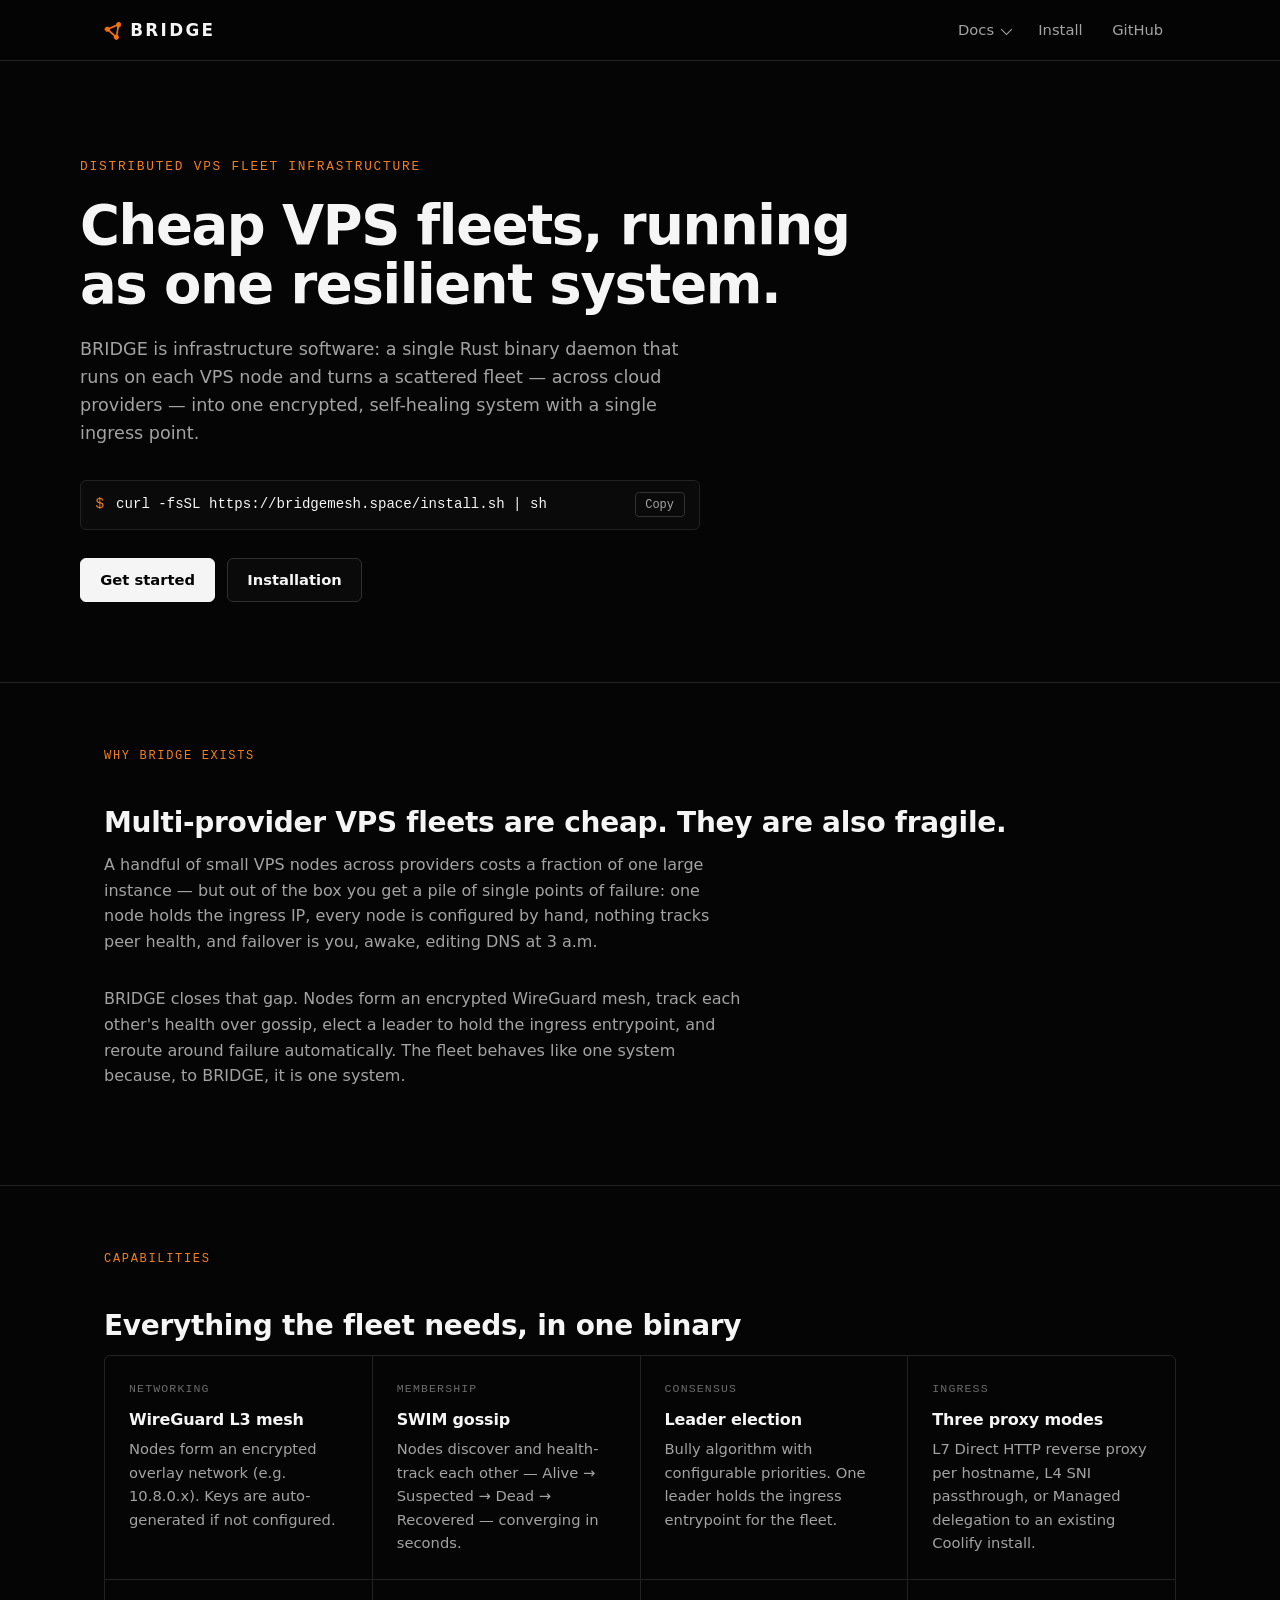
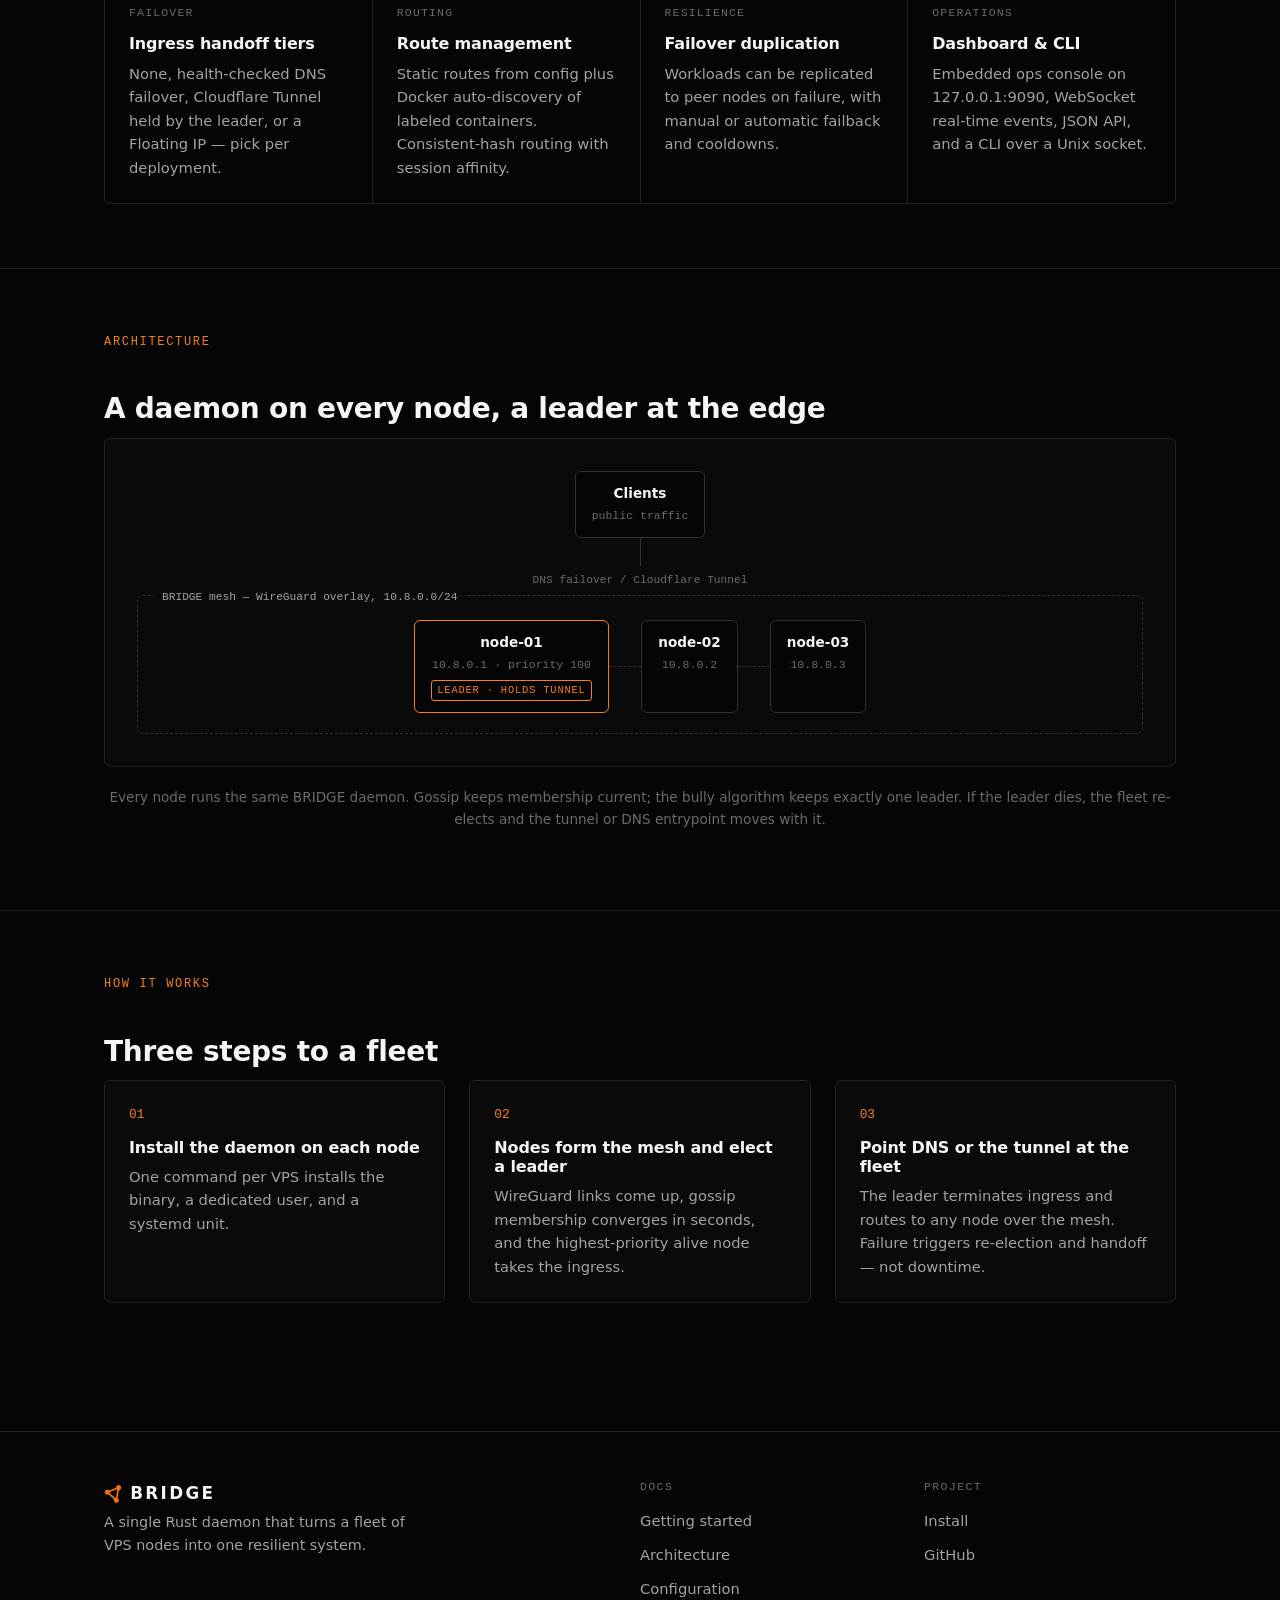
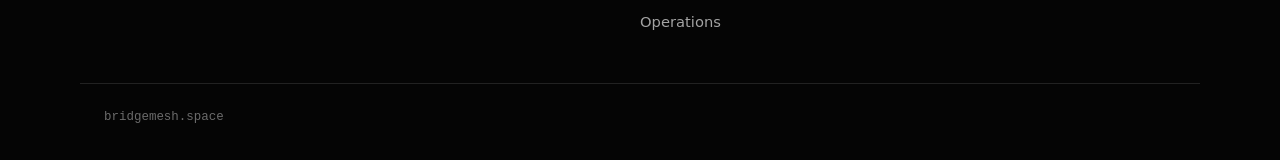
==== website/index.html @ f7fb5c29 "feat(release): publish static musl releases on push to main - Add release workflow building static m" ====
<!DOCTYPE html>
<html lang="en">
<head>
  <meta charset="utf-8">
  <meta name="viewport" content="width=device-width, initial-scale=1">
  <title>BRIDGE — One daemon. Every VPS. One resilient system.</title>
  <meta name="description" content="BRIDGE is a single Rust daemon that turns a fleet of cheap VPS nodes across cloud providers into one resilient system: encrypted mesh, gossip membership, leader election, and automatic ingress handoff.">
  <link rel="icon" type="image/png" href="assets/favicon.png">
  <link rel="stylesheet" href="assets/style.css">
</head>
<body>
  <a class="skip-link" href="#main">Skip to content</a>

  <header class="site-header">
    <div class="container header-inner">
      <a class="wordmark" href="index.html"><img src="assets/favicon.png" alt="" aria-hidden="true">BRIDGE</a>
      <button class="nav-toggle" aria-label="Toggle navigation" aria-expanded="false">
        <span></span><span></span>
      </button>
      <nav class="site-nav" aria-label="Primary">
        <ul>
          <li class="nav-item has-dropdown">
            <a href="docs/getting-started.html" class="nav-docs-parent">Docs</a>
            <ul class="dropdown">
              <li><a href="docs/getting-started.html">Getting started</a></li>
              <li><a href="docs/architecture.html">Architecture</a></li>
              <li><a href="docs/configuration.html">Configuration</a></li>
              <li><a href="docs/operations.html">Operations</a></li>
            </ul>
          </li>
          <li class="nav-item"><a href="install.html">Install</a></li>
          <li class="nav-item"><a href="https://github.com/bridgemesh/bridge">GitHub</a></li>
        </ul>
      </nav>
    </div>
  </header>

  <main id="main">
    <section class="hero container">
      <p class="hero-eyebrow">Distributed VPS fleet infrastructure</p>
      <h1>Cheap VPS fleets, running as one resilient system.</h1>
      <p class="hero-lead">
        BRIDGE is infrastructure software: a single Rust binary daemon that runs on each
        VPS node and turns a scattered fleet — across cloud providers — into one encrypted,
        self-healing system with a single ingress point.
      </p>
      <div class="cmd-bar">
        <span class="prompt" aria-hidden="true">$</span>
        <code id="hero-install-cmd">curl -fsSL https://bridgemesh.space/install.sh | sh</code>
        <button class="copy-btn" type="button" data-copy-target="#hero-install-cmd">Copy</button>
      </div>
      <div class="hero-actions">
        <a class="btn btn-primary" href="docs/getting-started.html">Get started</a>
        <a class="btn" href="install.html">Installation</a>
      </div>
    </section>

    <section class="section">
      <div class="container">
        <p class="section-kicker">Why BRIDGE exists</p>
        <h2 class="section-title">Multi-provider VPS fleets are cheap. They are also fragile.</h2>
        <p class="section-lead">
          A handful of small VPS nodes across providers costs a fraction of one large
          instance — but out of the box you get a pile of single points of failure:
          one node holds the ingress IP, every node is configured by hand, nothing
          tracks peer health, and failover is you, awake, editing DNS at 3 a.m.
        </p>
        <p class="section-lead">
          BRIDGE closes that gap. Nodes form an encrypted WireGuard mesh, track each
          other's health over gossip, elect a leader to hold the ingress entrypoint,
          and reroute around failure automatically. The fleet behaves like one system
          because, to BRIDGE, it is one system.
        </p>
      </div>
    </section>

    <section class="section">
      <div class="container">
        <p class="section-kicker">Capabilities</p>
        <h2 class="section-title">Everything the fleet needs, in one binary</h2>
        <div class="grid">
          <div class="card">
            <span class="card-tag">Networking</span>
            <h3>WireGuard L3 mesh</h3>
            <p>Nodes form an encrypted overlay network (e.g. 10.8.0.x). Keys are auto-generated if not configured.</p>
          </div>
          <div class="card">
            <span class="card-tag">Membership</span>
            <h3>SWIM gossip</h3>
            <p>Nodes discover and health-track each other — Alive &rarr; Suspected &rarr; Dead &rarr; Recovered — converging in seconds.</p>
          </div>
          <div class="card">
            <span class="card-tag">Consensus</span>
            <h3>Leader election</h3>
            <p>Bully algorithm with configurable priorities. One leader holds the ingress entrypoint for the fleet.</p>
          </div>
          <div class="card">
            <span class="card-tag">Ingress</span>
            <h3>Three proxy modes</h3>
            <p>L7 Direct HTTP reverse proxy per hostname, L4 SNI passthrough, or Managed delegation to an existing Coolify install.</p>
          </div>
          <div class="card">
            <span class="card-tag">Failover</span>
            <h3>Ingress handoff tiers</h3>
            <p>None, health-checked DNS failover, Cloudflare Tunnel held by the leader, or a Floating IP — pick per deployment.</p>
          </div>
          <div class="card">
            <span class="card-tag">Routing</span>
            <h3>Route management</h3>
            <p>Static routes from config plus Docker auto-discovery of labeled containers. Consistent-hash routing with session affinity.</p>
          </div>
          <div class="card">
            <span class="card-tag">Resilience</span>
            <h3>Failover duplication</h3>
            <p>Workloads can be replicated to peer nodes on failure, with manual or automatic failback and cooldowns.</p>
          </div>
          <div class="card">
            <span class="card-tag">Operations</span>
            <h3>Dashboard &amp; CLI</h3>
            <p>Embedded ops console on 127.0.0.1:9090, WebSocket real-time events, JSON API, and a CLI over a Unix socket.</p>
          </div>
        </div>
      </div>
    </section>

    <section class="section">
      <div class="container">
        <p class="section-kicker">Architecture</p>
        <h2 class="section-title">A daemon on every node, a leader at the edge</h2>
        <div class="diagram" role="img" aria-label="Diagram: clients reach the fleet through DNS or a Cloudflare Tunnel held by the leader node; all nodes are connected by an encrypted WireGuard mesh.">
          <div class="d-row">
            <div class="d-box">
              <span class="d-title">Clients</span>
              <span class="d-sub">public traffic</span>
            </div>
          </div>
          <div class="d-vline" aria-hidden="true"></div>
          <div class="d-vline-label">DNS failover / Cloudflare Tunnel</div>
          <div class="d-fleet">
            <span class="d-fleet-label">BRIDGE mesh &mdash; WireGuard overlay, 10.8.0.0/24</span>
            <div class="d-row">
              <div class="d-box leader">
                <span class="d-title">node-01</span>
                <span class="d-sub">10.8.0.1 &middot; priority 100</span>
                <span class="d-badge">leader &middot; holds tunnel</span>
              </div>
              <div class="d-hlink" aria-hidden="true"></div>
              <div class="d-box">
                <span class="d-title">node-02</span>
                <span class="d-sub">10.8.0.2</span>
              </div>
              <div class="d-hlink" aria-hidden="true"></div>
              <div class="d-box">
                <span class="d-title">node-03</span>
                <span class="d-sub">10.8.0.3</span>
              </div>
            </div>
          </div>
        </div>
        <p class="diagram-caption">
          Every node runs the same BRIDGE daemon. Gossip keeps membership current; the bully
          algorithm keeps exactly one leader. If the leader dies, the fleet re-elects and the
          tunnel or DNS entrypoint moves with it.
        </p>
      </div>
    </section>

    <section class="section">
      <div class="container">
        <p class="section-kicker">How it works</p>
        <h2 class="section-title">Three steps to a fleet</h2>
        <div class="steps">
          <div class="step">
            <h3>Install the daemon on each node</h3>
            <p>One command per VPS installs the binary, a dedicated user, and a systemd unit.</p>
          </div>
          <div class="step">
            <h3>Nodes form the mesh and elect a leader</h3>
            <p>WireGuard links come up, gossip membership converges in seconds, and the highest-priority alive node takes the ingress.</p>
          </div>
          <div class="step">
            <h3>Point DNS or the tunnel at the fleet</h3>
            <p>The leader terminates ingress and routes to any node over the mesh. Failure triggers re-election and handoff — not downtime.</p>
          </div>
        </div>
      </div>
    </section>
  </main>

  <footer class="site-footer">
    <div class="container footer-grid">
      <div>
        <a class="wordmark" href="index.html"><img src="assets/favicon.png" alt="" aria-hidden="true">BRIDGE</a>
        <p class="muted">A single Rust daemon that turns a fleet of VPS nodes into one resilient system.</p>
      </div>
      <nav aria-label="Documentation">
        <h4>Docs</h4>
        <ul>
          <li><a href="docs/getting-started.html">Getting started</a></li>
          <li><a href="docs/architecture.html">Architecture</a></li>
          <li><a href="docs/configuration.html">Configuration</a></li>
          <li><a href="docs/operations.html">Operations</a></li>
        </ul>
      </nav>
      <nav aria-label="Project">
        <h4>Project</h4>
        <ul>
          <li><a href="install.html">Install</a></li>
          <li><a href="https://github.com/bridgemesh/bridge">GitHub</a></li>
        </ul>
      </nav>
    </div>
    <div class="container footer-base">bridgemesh.space</div>
  </footer>

  <script src="assets/site.js"></script>
</body>
</html>
---- website/assets/style.css ----
/* BRIDGE public site — shared stylesheet.
   Near-black ops aesthetic: flat surfaces, 1px borders, orange used sparingly. */

:root {
  --bg: #050505;
  --surface: #0a0a0a;
  --surface-2: #101010;
  --border: #222222;
  --border-strong: #303030;
  --text: #f5f5f5;
  --muted: #a3a3a3;
  --faint: #6b6b6b;
  --accent: #f38020;
  --accent-dim: rgba(243, 128, 32, 0.12);
  --green: #22c55e;
  --amber: #f59e0b;
  --red: #ef4444;
  --sans: Inter, system-ui, -apple-system, "Segoe UI", Roboto, Helvetica, Arial, sans-serif;
  --mono: ui-monospace, SFMono-Regular, Menlo, Consolas, "Liberation Mono", monospace;
  --radius: 6px;
  --max: 1120px;
}

* { box-sizing: border-box; }

html { scroll-behavior: smooth; }

body {
  margin: 0;
  background: var(--bg);
  color: var(--text);
  font-family: var(--sans);
  font-size: 16px;
  line-height: 1.6;
  -webkit-font-smoothing: antialiased;
  text-rendering: optimizeLegibility;
}

/* ---------- typography ---------- */

h1, h2, h3, h4 {
  margin: 0 0 0.5em;
  font-weight: 700;
  line-height: 1.2;
  letter-spacing: -0.01em;
}

h1 { font-size: 2rem; }
h2 { font-size: 1.5rem; margin-top: 2.5rem; }
h3 { font-size: 1.1rem; margin-top: 2rem; }
h4 { font-size: 0.95rem; }

p { margin: 0 0 1rem; }

a {
  color: var(--accent);
  text-decoration: none;
}
a:hover { text-decoration: underline; }

.muted { color: var(--muted); }
.faint { color: var(--faint); }
.text-green { color: var(--green); }
.text-amber { color: var(--amber); }
.text-red { color: var(--red); }
.text-accent { color: var(--accent); }

code, kbd, pre, .mono {
  font-family: var(--mono);
  font-size: 0.875em;
}

p code, li code, td code, h3 code, h4 code {
  background: var(--surface-2);
  border: 1px solid var(--border);
  border-radius: 4px;
  padding: 0.1em 0.35em;
  color: var(--text);
  white-space: nowrap;
}

ul, ol { padding-left: 1.4rem; }
li { margin-bottom: 0.35rem; }

hr {
  border: 0;
  border-top: 1px solid var(--border);
  margin: 3rem 0;
}

/* ---------- layout ---------- */

.container {
  max-width: var(--max);
  margin: 0 auto;
  padding: 0 24px;
}

main { display: block; }

.section {
  padding: 4rem 0;
  border-top: 1px solid var(--border);
}
.section:first-of-type { border-top: 0; }

.section-kicker {
  font-family: var(--mono);
  font-size: 0.75rem;
  letter-spacing: 0.14em;
  text-transform: uppercase;
  color: var(--accent);
  margin-bottom: 0.75rem;
}

.section-title {
  font-size: 1.75rem;
  margin-bottom: 0.75rem;
}

.section-lead {
  color: var(--muted);
  max-width: 640px;
  margin-bottom: 2rem;
}

.skip-link {
  position: absolute;
  left: -9999px;
  top: 0;
  background: var(--surface-2);
  color: var(--text);
  padding: 0.5rem 1rem;
  z-index: 200;
  border: 1px solid var(--border-strong);
}
.skip-link:focus {
  left: 8px;
  top: 8px;
  text-decoration: none;
}

/* ---------- header ---------- */

.site-header {
  position: sticky;
  top: 0;
  z-index: 100;
  background: rgba(5, 5, 5, 0.9);
  backdrop-filter: blur(8px);
  -webkit-backdrop-filter: blur(8px);
  border-bottom: 1px solid var(--border);
}

.header-inner {
  display: flex;
  align-items: center;
  justify-content: space-between;
  height: 60px;
}

.wordmark {
  display: inline-flex;
  align-items: center;
  gap: 0.45rem;
  font-weight: 800;
  font-size: 1.05rem;
  letter-spacing: 0.14em;
  color: var(--text);
}
.wordmark img {
  width: 19px;
  height: 19px;
  display: block;
}
.wordmark:hover { text-decoration: none; }

.site-nav > ul {
  display: flex;
  align-items: center;
  gap: 0.25rem;
  list-style: none;
  margin: 0;
  padding: 0;
}

.nav-item { position: relative; margin: 0; }

.nav-item > a {
  display: block;
  padding: 0.45rem 0.8rem;
  color: var(--muted);
  font-size: 0.92rem;
  border-radius: var(--radius);
}
.nav-item > a:hover {
  color: var(--text);
  text-decoration: none;
}
.nav-item > a[aria-current="page"] { color: var(--text); }
.nav-item > a.nav-section-active { color: var(--text); }

/* dropdown (CSS-only: hover + keyboard focus) */
.has-dropdown > a::after {
  content: "";
  display: inline-block;
  margin-left: 0.4rem;
  width: 0.45rem;
  height: 0.45rem;
  border-right: 1px solid currentColor;
  border-bottom: 1px solid currentColor;
  transform: rotate(45deg) translateY(-2px);
}

.dropdown {
  display: none;
  position: absolute;
  top: 100%;
  left: 0;
  min-width: 200px;
  list-style: none;
  margin: 0;
  padding: 0.4rem;
  background: var(--surface);
  border: 1px solid var(--border);
  border-radius: var(--radius);
  box-shadow: 0 12px 32px rgba(0, 0, 0, 0.5);
}

.has-dropdown:hover .dropdown,
.has-dropdown:focus-within .dropdown { display: block; }

.dropdown li { margin: 0; }
.dropdown a {
  display: block;
  padding: 0.45rem 0.7rem;
  color: var(--muted);
  font-size: 0.9rem;
  border-radius: 4px;
}
.dropdown a:hover {
  background: var(--surface-2);
  color: var(--text);
  text-decoration: none;
}
.dropdown a[aria-current="page"] { color: var(--text); }

.nav-toggle {
  display: none;
  flex-direction: column;
  justify-content: center;
  gap: 5px;
  width: 40px;
  height: 40px;
  padding: 9px;
  background: transparent;
  border: 1px solid var(--border);
  border-radius: var(--radius);
  cursor: pointer;
}
.nav-toggle span {
  display: block;
  height: 1.5px;
  background: var(--text);
}

/* ---------- hero ---------- */

.hero { padding: 6rem 0 5rem; }

.hero-eyebrow {
  font-family: var(--mono);
  font-size: 0.8rem;
  letter-spacing: 0.14em;
  text-transform: uppercase;
  color: var(--accent);
  margin-bottom: 1.25rem;
}

.hero h1 {
  font-size: clamp(2.2rem, 5vw, 3.4rem);
  letter-spacing: -0.025em;
  line-height: 1.08;
  max-width: 15em;
  margin-bottom: 1.25rem;
}

.hero-lead {
  font-size: 1.1rem;
  color: var(--muted);
  max-width: 620px;
  margin-bottom: 2rem;
}

.hero-actions {
  display: flex;
  flex-wrap: wrap;
  gap: 0.75rem;
  margin-top: 1.75rem;
}

/* ---------- buttons ---------- */

.btn {
  display: inline-block;
  padding: 0.6rem 1.2rem;
  font-size: 0.92rem;
  font-weight: 600;
  border-radius: var(--radius);
  border: 1px solid var(--border-strong);
  color: var(--text);
  background: var(--surface);
  cursor: pointer;
}
.btn:hover { text-decoration: none; border-color: var(--faint); }

.btn-primary {
  background: var(--text);
  color: #050505;
  border-color: var(--text);
}
.btn-primary:hover { background: #d8d8d8; border-color: #d8d8d8; }

/* ---------- copy button ---------- */

.copy-btn {
  flex: none;
  font-family: var(--mono);
  font-size: 0.75rem;
  padding: 0.3rem 0.6rem;
  color: var(--muted);
  background: transparent;
  border: 1px solid var(--border-strong);
  border-radius: 4px;
  cursor: pointer;
}
.copy-btn:hover { color: var(--text); border-color: var(--faint); }
.copy-btn.copied { color: var(--green); border-color: var(--green); }

/* ---------- command bar & code blocks ---------- */

.cmd-bar {
  display: flex;
  align-items: center;
  gap: 0.75rem;
  max-width: 620px;
  background: var(--surface);
  border: 1px solid var(--border);
  border-radius: var(--radius);
  padding: 0.7rem 0.9rem;
}
.cmd-bar .prompt {
  color: var(--accent);
  font-family: var(--mono);
  font-size: 0.9rem;
  user-select: none;
}
.cmd-bar code {
  flex: 1;
  font-family: var(--mono);
  font-size: 0.88rem;
  color: var(--text);
  overflow-x: auto;
  white-space: nowrap;
  scrollbar-width: thin;
}

.codeblock {
  position: relative;
  background: var(--surface);
  border: 1px solid var(--border);
  border-radius: var(--radius);
  margin: 1rem 0 1.5rem;
}
.codeblock pre {
  margin: 0;
  padding: 1rem 1.1rem;
  overflow-x: auto;
  font-size: 0.85rem;
  line-height: 1.6;
  color: #d4d4d4;
  scrollbar-width: thin;
}
.codeblock .copy-btn {
  position: absolute;
  top: 0.5rem;
  right: 0.5rem;
  background: var(--surface);
}
.codeblock .c { color: var(--faint); } /* comments inside code samples */

/* ---------- feature grid / cards ---------- */

.grid {
  display: grid;
  grid-template-columns: repeat(auto-fit, minmax(240px, 1fr));
  gap: 1px;
  background: var(--border);
  border: 1px solid var(--border);
  border-radius: var(--radius);
  overflow: hidden;
}

.card {
  background: var(--bg);
  padding: 1.5rem;
}
.card h3 {
  margin: 0 0 0.5rem;
  font-size: 1rem;
}
.card p {
  margin: 0;
  font-size: 0.92rem;
  color: var(--muted);
}
.card .card-tag {
  display: block;
  font-family: var(--mono);
  font-size: 0.72rem;
  letter-spacing: 0.1em;
  text-transform: uppercase;
  color: var(--faint);
  margin-bottom: 0.75rem;
}

/* ---------- steps ---------- */

.steps {
  display: grid;
  grid-template-columns: repeat(auto-fit, minmax(240px, 1fr));
  gap: 1.5rem;
  counter-reset: step;
}

.step {
  border: 1px solid var(--border);
  border-radius: var(--radius);
  padding: 1.5rem;
  background: var(--surface);
  counter-increment: step;
}
.step::before {
  content: counter(step, decimal-leading-zero);
  display: block;
  font-family: var(--mono);
  font-size: 0.8rem;
  color: var(--accent);
  margin-bottom: 0.75rem;
}
.step h3 { margin-top: 0; font-size: 1rem; }
.step p { margin: 0; font-size: 0.92rem; color: var(--muted); }

/* ---------- diagrams (pure HTML/CSS) ---------- */

.diagram {
  border: 1px solid var(--border);
  border-radius: var(--radius);
  background: var(--surface);
  padding: 2rem;
  overflow-x: auto;
}

.d-row {
  display: flex;
  align-items: stretch;
  justify-content: center;
  gap: 0;
  min-width: 560px;
}

.d-box {
  border: 1px solid var(--border-strong);
  border-radius: var(--radius);
  background: var(--bg);
  padding: 0.7rem 1rem;
  text-align: center;
  font-size: 0.85rem;
}
.d-box .d-title {
  display: block;
  font-weight: 600;
  color: var(--text);
}
.d-box .d-sub {
  display: block;
  font-family: var(--mono);
  font-size: 0.72rem;
  color: var(--faint);
  margin-top: 0.15rem;
}
.d-box.leader { border-color: var(--accent); }

.d-badge {
  display: inline-block;
  font-family: var(--mono);
  font-size: 0.65rem;
  letter-spacing: 0.08em;
  text-transform: uppercase;
  color: var(--accent);
  border: 1px solid var(--accent);
  border-radius: 3px;
  padding: 0.05rem 0.35rem;
  margin-top: 0.35rem;
}

.d-vline {
  width: 1px;
  height: 28px;
  margin: 0 auto;
  background: var(--border-strong);
  min-width: 0;
}
.d-vline-label {
  text-align: center;
  font-family: var(--mono);
  font-size: 0.7rem;
  color: var(--faint);
  margin: 0.35rem 0;
  min-width: 0;
}

.d-fleet {
  border: 1px dashed var(--border-strong);
  border-radius: var(--radius);
  padding: 1.5rem 1.25rem 1.25rem;
  position: relative;
  min-width: 560px;
}
.d-fleet-label {
  position: absolute;
  top: -0.6em;
  left: 1rem;
  background: var(--surface);
  padding: 0 0.5rem;
  font-family: var(--mono);
  font-size: 0.7rem;
  color: var(--muted);
}

.d-hlink {
  flex: 0 0 32px;
  align-self: center;
  border-top: 1px dashed var(--border-strong);
  position: relative;
}

.d-flow {
  display: flex;
  align-items: stretch;
  gap: 0;
  min-width: 640px;
}
.d-flow .d-box { flex: 1; display: flex; flex-direction: column; justify-content: center; }
.d-arrow {
  flex: 0 0 36px;
  align-self: center;
  border-top: 1px solid var(--border-strong);
  position: relative;
}
.d-arrow::after {
  content: "";
  position: absolute;
  right: -1px;
  top: -4px;
  border: 3.5px solid transparent;
  border-left-color: var(--border-strong);
}

.diagram-caption {
  font-size: 0.85rem;
  color: var(--faint);
  text-align: center;
  margin-top: 1.25rem;
}

/* ---------- tables ---------- */

.table-wrap { overflow-x: auto; margin: 1rem 0 1.5rem; }

table {
  width: 100%;
  border-collapse: collapse;
  font-size: 0.9rem;
  border: 1px solid var(--border);
  border-radius: var(--radius);
}

th, td {
  text-align: left;
  padding: 0.6rem 0.9rem;
  border-bottom: 1px solid var(--border);
  vertical-align: top;
}
th {
  font-family: var(--mono);
  font-size: 0.72rem;
  letter-spacing: 0.1em;
  text-transform: uppercase;
  color: var(--faint);
  font-weight: 500;
  background: var(--surface);
}
tr:last-child td { border-bottom: 0; }

/* ---------- pills & lifecycle ---------- */

.pill {
  display: inline-block;
  font-family: var(--mono);
  font-size: 0.75rem;
  border: 1px solid var(--border-strong);
  border-radius: 999px;
  padding: 0.1rem 0.6rem;
  color: var(--muted);
}
.pill.green { color: var(--green); border-color: var(--green); }
.pill.amber { color: var(--amber); border-color: var(--amber); }
.pill.red { color: var(--red); border-color: var(--red); }
.pill.accent { color: var(--accent); border-color: var(--accent); }

.lifecycle {
  display: flex;
  flex-wrap: wrap;
  align-items: center;
  gap: 0.6rem;
  margin: 1rem 0 1.5rem;
}
.lifecycle .arrow { color: var(--faint); font-family: var(--mono); }

/* ---------- docs pages ---------- */

.docs-main { max-width: 780px; }

.breadcrumb {
  font-family: var(--mono);
  font-size: 0.78rem;
  color: var(--faint);
  margin-bottom: 1.5rem;
}
.breadcrumb a { color: var(--faint); }
.breadcrumb a:hover { color: var(--text); }
.breadcrumb .sep { margin: 0 0.4rem; }

.page-head {
  padding: 3.5rem 0 2rem;
  border-bottom: 1px solid var(--border);
  margin-bottom: 2.5rem;
}
.page-head h1 { font-size: 2.2rem; margin-bottom: 0.5rem; }
.page-head .lead { color: var(--muted); max-width: 640px; margin: 0; }

.docs-nav-footer {
  display: flex;
  justify-content: space-between;
  gap: 1rem;
  border-top: 1px solid var(--border);
  margin-top: 3.5rem;
  padding-top: 1.5rem;
  font-size: 0.92rem;
}

.note {
  border: 1px solid var(--border);
  border-left: 2px solid var(--accent);
  border-radius: var(--radius);
  background: var(--surface);
  padding: 0.9rem 1.1rem;
  font-size: 0.92rem;
  color: var(--muted);
  margin: 1.25rem 0;
}
.note strong { color: var(--text); }

/* ---------- footer ---------- */

.site-footer {
  border-top: 1px solid var(--border);
  margin-top: 4rem;
  padding: 3rem 0 2rem;
}

.footer-grid {
  display: grid;
  grid-template-columns: 2fr 1fr 1fr;
  gap: 2rem;
  margin-bottom: 2.5rem;
}
.footer-grid p { font-size: 0.9rem; max-width: 320px; }

.site-footer h4 {
  font-family: var(--mono);
  font-size: 0.72rem;
  letter-spacing: 0.12em;
  text-transform: uppercase;
  color: var(--faint);
  margin-bottom: 0.9rem;
  font-weight: 500;
}
.site-footer ul { list-style: none; margin: 0; padding: 0; }
.site-footer li { margin-bottom: 0.5rem; }
.site-footer li a { color: var(--muted); font-size: 0.92rem; }
.site-footer li a:hover { color: var(--text); text-decoration: none; }

.footer-base {
  font-family: var(--mono);
  font-size: 0.78rem;
  color: var(--faint);
  border-top: 1px solid var(--border);
  padding-top: 1.5rem;
}

/* ---------- responsive ---------- */

@media (max-width: 820px) {
  .nav-toggle { display: flex; }

  .site-nav {
    display: none;
    position: absolute;
    top: 60px;
    left: 0;
    right: 0;
    background: var(--bg);
    border-bottom: 1px solid var(--border);
    padding: 0.75rem 24px 1.25rem;
  }
  .site-header.nav-open .site-nav { display: block; }

  .site-nav > ul {
    flex-direction: column;
    align-items: stretch;
    gap: 0.15rem;
  }
  .nav-item > a { padding: 0.6rem 0.4rem; font-size: 1rem; }

  .has-dropdown > a::after { display: none; }
  .dropdown {
    display: block;
    position: static;
    border: 0;
    box-shadow: none;
    background: transparent;
    padding: 0 0 0 1rem;
  }

  .hero { padding: 4rem 0 3.5rem; }
  .footer-grid { grid-template-columns: 1fr; gap: 1.75rem; }
  .d-row, .d-fleet, .d-flow { min-width: 0; }
  .diagram { padding: 1.25rem; }
  .docs-nav-footer { flex-direction: column; }
}

@media (prefers-reduced-motion: reduce) {
  html { scroll-behavior: auto; }
}
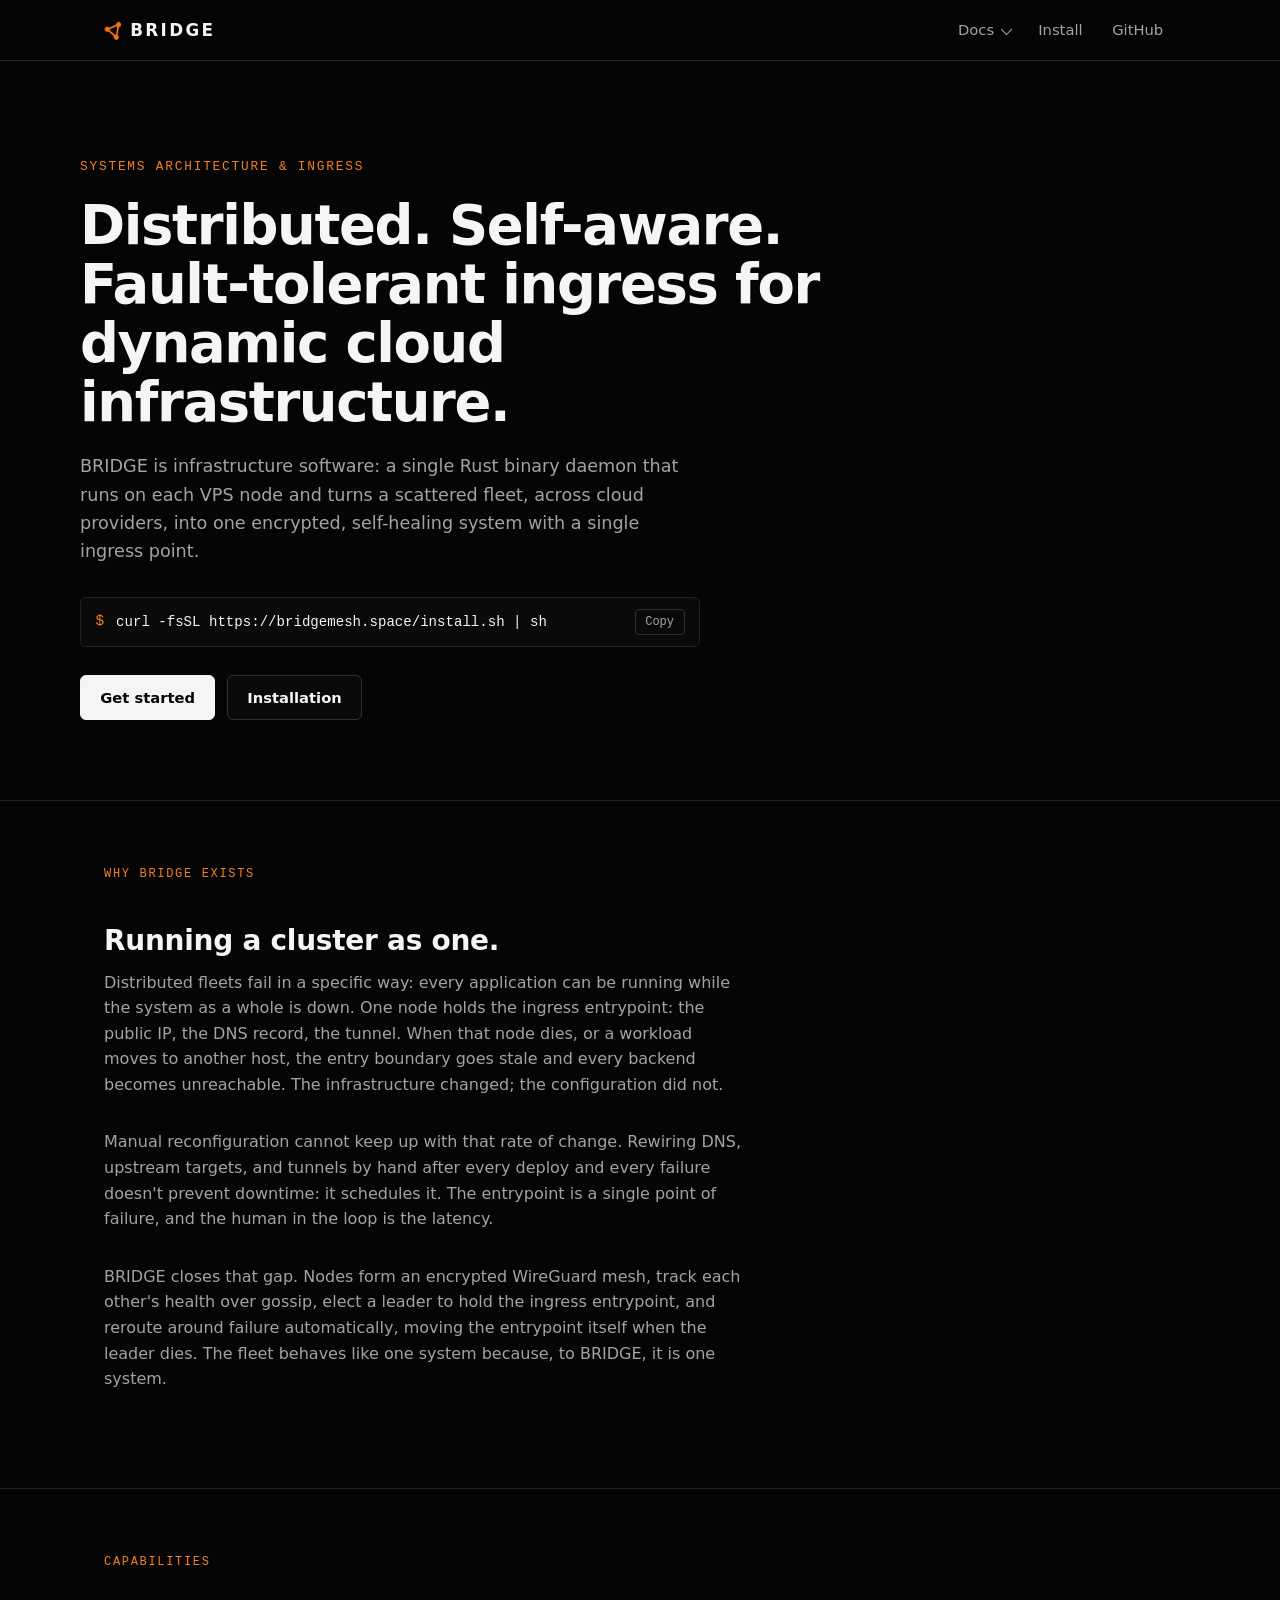
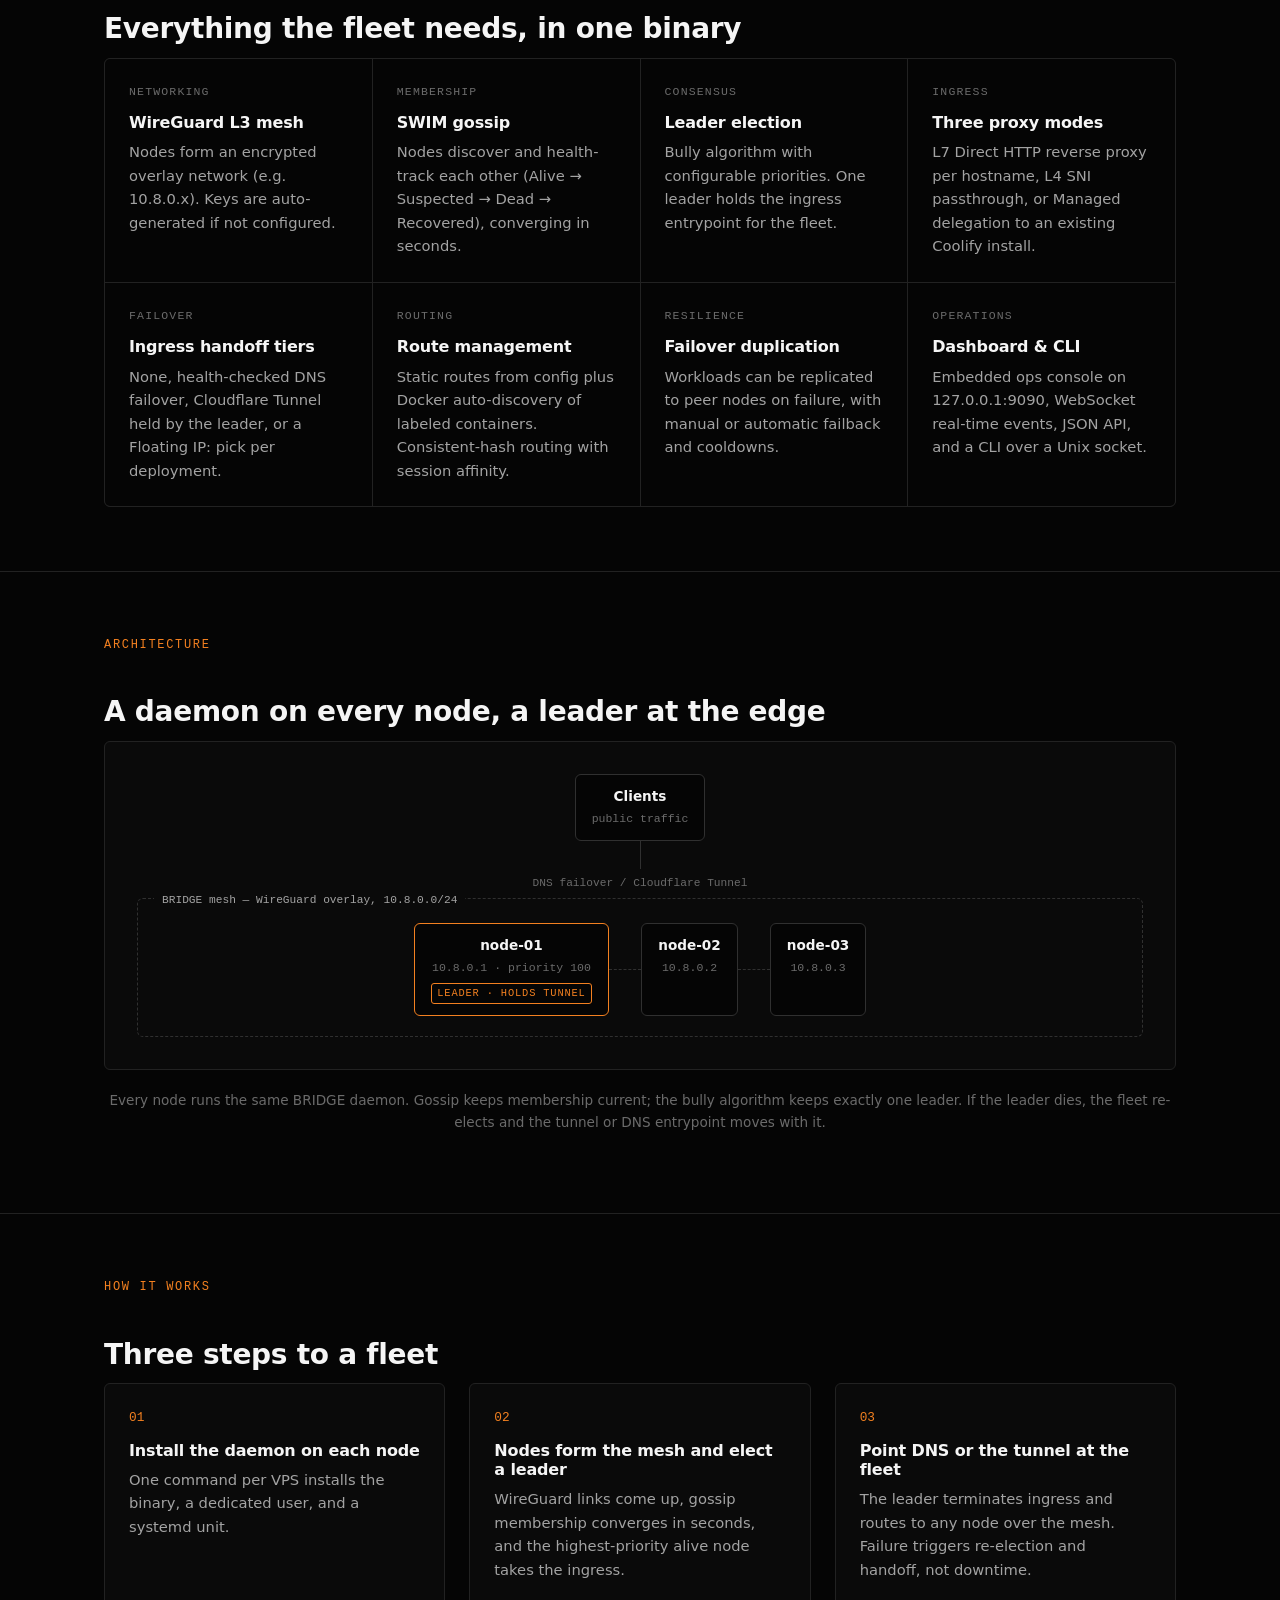
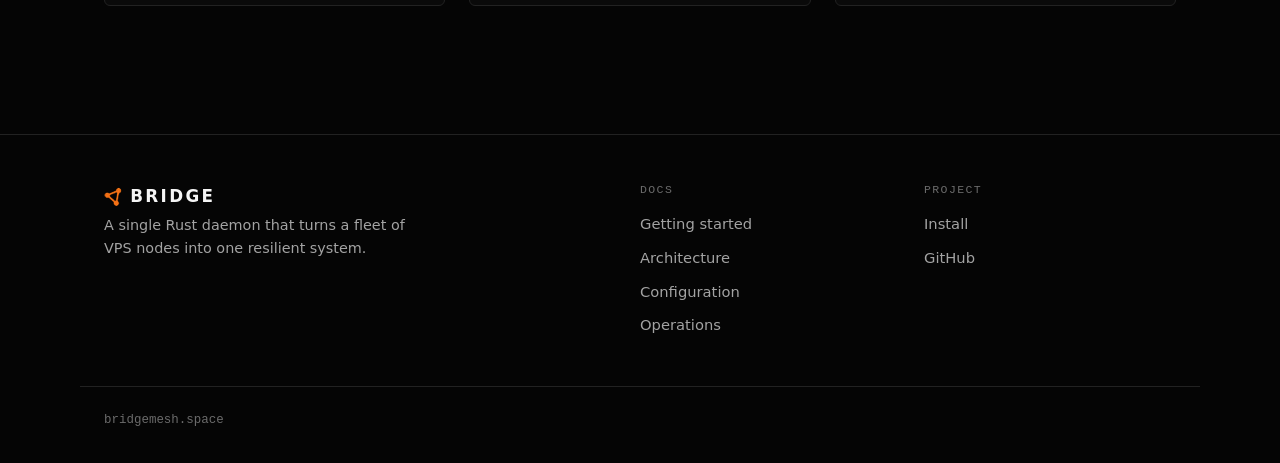
==== commit e4187a04: "fix(cluster): converge on simultaneous boot via seed rejoin + leadership challenge - Periodically re" ====
--- a/website/index.html
+++ b/website/index.html
@@ -3,8 +3,8 @@
 <head>
   <meta charset="utf-8">
   <meta name="viewport" content="width=device-width, initial-scale=1">
-  <title>BRIDGE — One daemon. Every VPS. One resilient system.</title>
-  <meta name="description" content="BRIDGE is a single Rust daemon that turns a fleet of cheap VPS nodes across cloud providers into one resilient system: encrypted mesh, gossip membership, leader election, and automatic ingress handoff.">
+  <title>BRIDGE // Distributed. Self-aware. Fault-tolerant ingress for dynamic cloud infrastructure</title>
+  <meta name="description" content="BRIDGE is distributed, self-aware, fault-tolerant ingress for dynamic cloud infrastructure: a single Rust daemon that turns a fleet of VPS nodes across cloud providers into one resilient system with encrypted mesh, gossip membership, leader election, and automatic ingress handoff.">
   <link rel="icon" type="image/png" href="assets/favicon.png">
   <link rel="stylesheet" href="assets/style.css">
 </head>
@@ -37,11 +37,11 @@
 
   <main id="main">
     <section class="hero container">
-      <p class="hero-eyebrow">Distributed VPS fleet infrastructure</p>
-      <h1>Cheap VPS fleets, running as one resilient system.</h1>
+      <p class="hero-eyebrow">Systems architecture &amp; ingress</p>
+      <h1>Distributed. Self-aware. Fault-tolerant ingress for dynamic cloud infrastructure.</h1>
       <p class="hero-lead">
         BRIDGE is infrastructure software: a single Rust binary daemon that runs on each
-        VPS node and turns a scattered fleet — across cloud providers — into one encrypted,
+        VPS node and turns a scattered fleet, across cloud providers, into one encrypted,
         self-healing system with a single ingress point.
       </p>
       <div class="cmd-bar">
@@ -58,18 +58,26 @@
     <section class="section">
       <div class="container">
         <p class="section-kicker">Why BRIDGE exists</p>
-        <h2 class="section-title">Multi-provider VPS fleets are cheap. They are also fragile.</h2>
+        <h2 class="section-title">Running a cluster as one.</h2>
         <p class="section-lead">
-          A handful of small VPS nodes across providers costs a fraction of one large
-          instance — but out of the box you get a pile of single points of failure:
-          one node holds the ingress IP, every node is configured by hand, nothing
-          tracks peer health, and failover is you, awake, editing DNS at 3 a.m.
+          Distributed fleets fail in a specific way: every application can be running
+          while the system as a whole is down. One node holds the ingress entrypoint:
+          the public IP, the DNS record, the tunnel. When that node dies, or a workload
+          moves to another host, the entry boundary goes stale and every backend becomes
+          unreachable. The infrastructure changed; the configuration did not.
+        </p>
+        <p class="section-lead">
+          Manual reconfiguration cannot keep up with that rate of change. Rewiring DNS,
+          upstream targets, and tunnels by hand after every deploy and every failure
+          doesn't prevent downtime: it schedules it. The entrypoint is a single point
+          of failure, and the human in the loop is the latency.
         </p>
         <p class="section-lead">
           BRIDGE closes that gap. Nodes form an encrypted WireGuard mesh, track each
           other's health over gossip, elect a leader to hold the ingress entrypoint,
-          and reroute around failure automatically. The fleet behaves like one system
-          because, to BRIDGE, it is one system.
+          and reroute around failure automatically, moving the entrypoint itself when
+          the leader dies. The fleet behaves like one system because, to BRIDGE,
+          it is one system.
         </p>
       </div>
     </section>
@@ -87,7 +95,7 @@
           <div class="card">
             <span class="card-tag">Membership</span>
             <h3>SWIM gossip</h3>
-            <p>Nodes discover and health-track each other — Alive &rarr; Suspected &rarr; Dead &rarr; Recovered — converging in seconds.</p>
+            <p>Nodes discover and health-track each other (Alive &rarr; Suspected &rarr; Dead &rarr; Recovered), converging in seconds.</p>
           </div>
           <div class="card">
             <span class="card-tag">Consensus</span>
@@ -102,7 +110,7 @@
           <div class="card">
             <span class="card-tag">Failover</span>
             <h3>Ingress handoff tiers</h3>
-            <p>None, health-checked DNS failover, Cloudflare Tunnel held by the leader, or a Floating IP — pick per deployment.</p>
+            <p>None, health-checked DNS failover, Cloudflare Tunnel held by the leader, or a Floating IP: pick per deployment.</p>
           </div>
           <div class="card">
             <span class="card-tag">Routing</span>
@@ -180,7 +188,7 @@
           </div>
           <div class="step">
             <h3>Point DNS or the tunnel at the fleet</h3>
-            <p>The leader terminates ingress and routes to any node over the mesh. Failure triggers re-election and handoff — not downtime.</p>
+            <p>The leader terminates ingress and routes to any node over the mesh. Failure triggers re-election and handoff, not downtime.</p>
           </div>
         </div>
       </div>
--- a/website/assets/style.css
+++ b/website/assets/style.css
@@ -1,4 +1,4 @@
-/* BRIDGE public site — shared stylesheet.
+/* BRIDGE public site: shared stylesheet.
    Near-black ops aesthetic: flat surfaces, 1px borders, orange used sparingly. */
 
 :root {
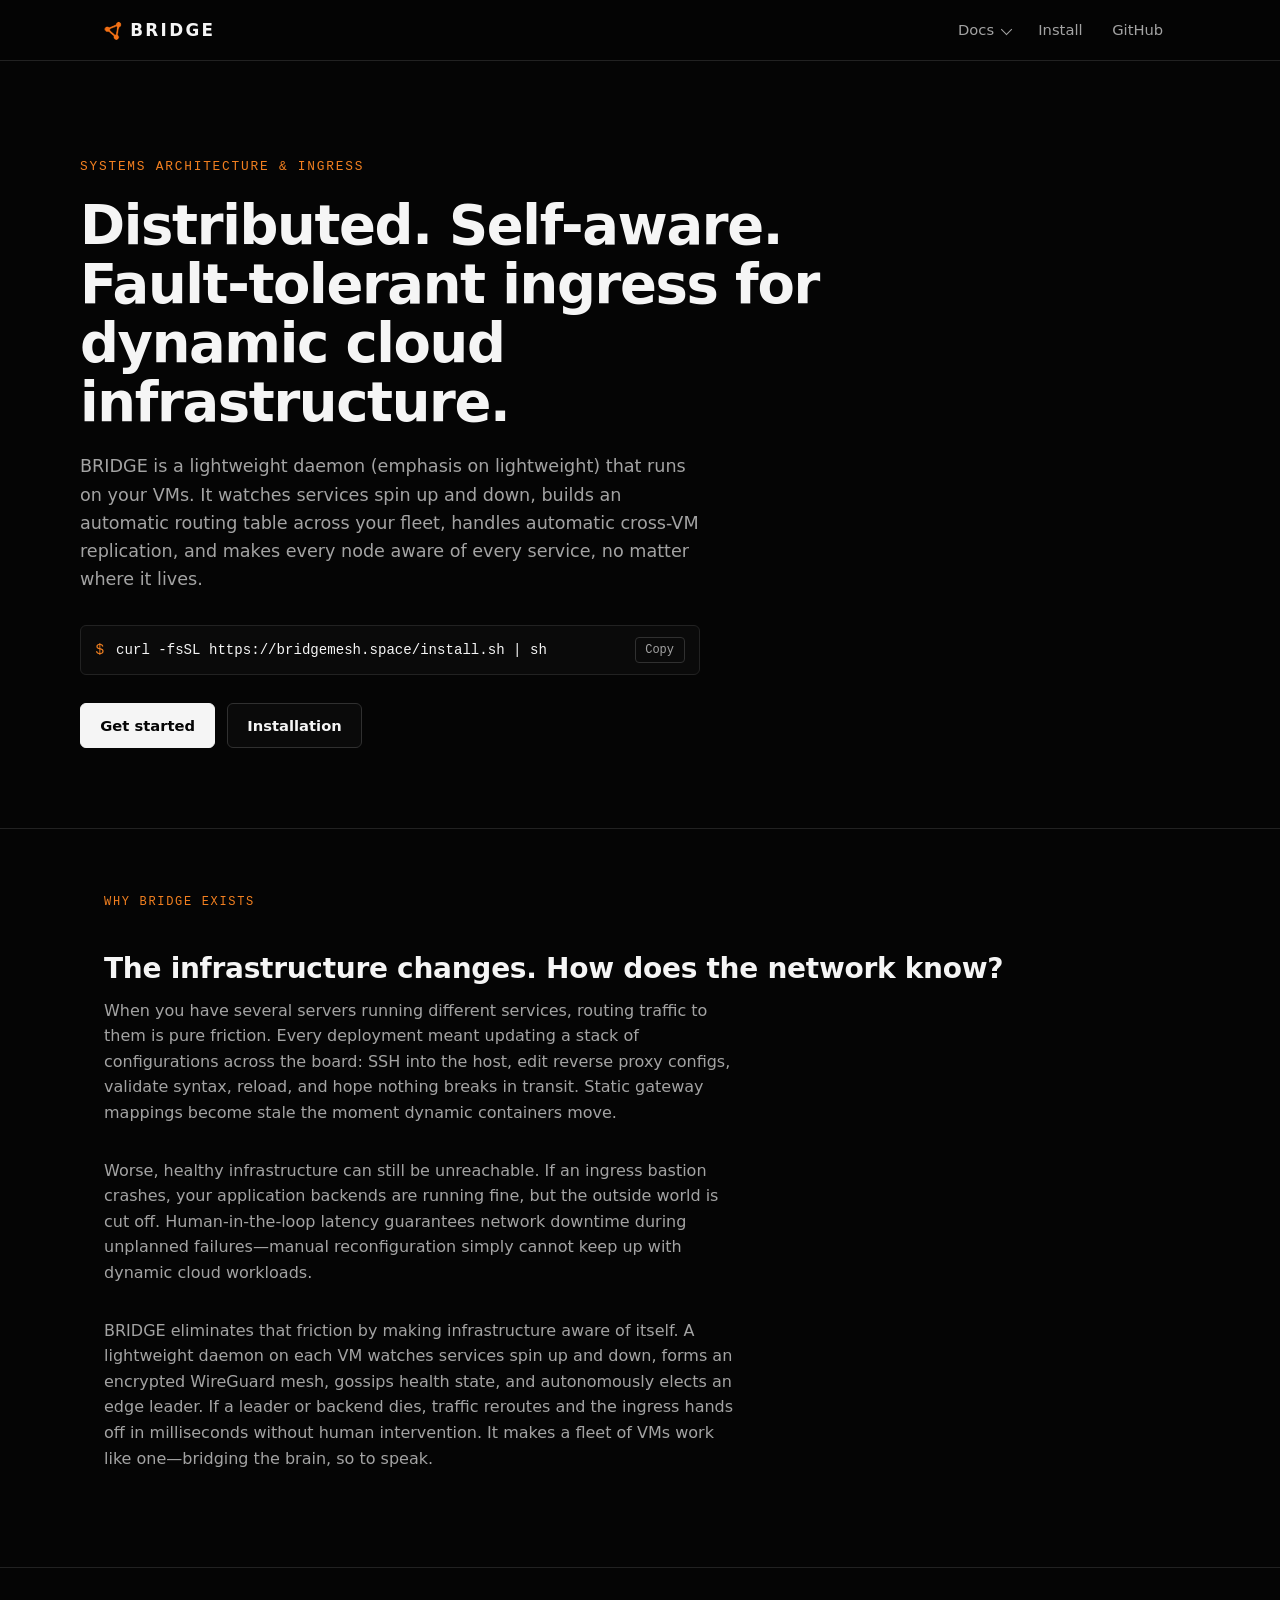
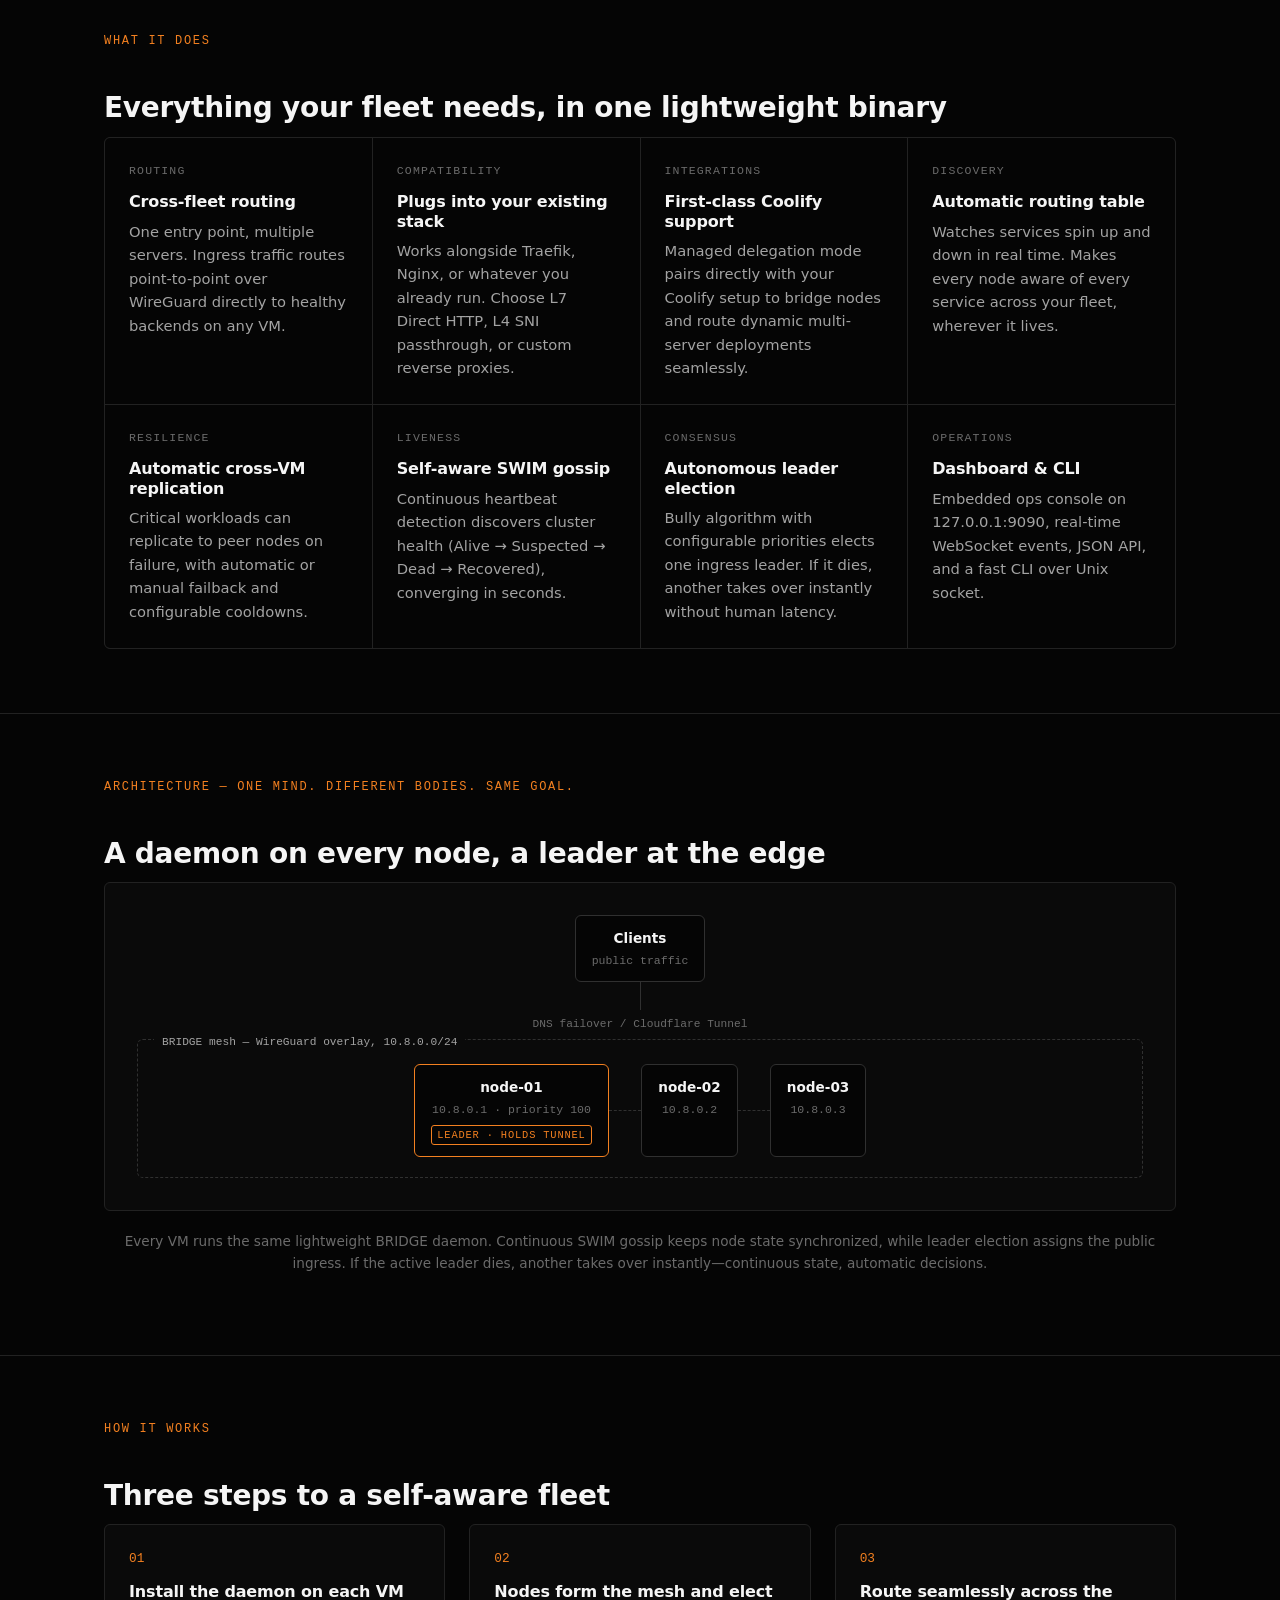
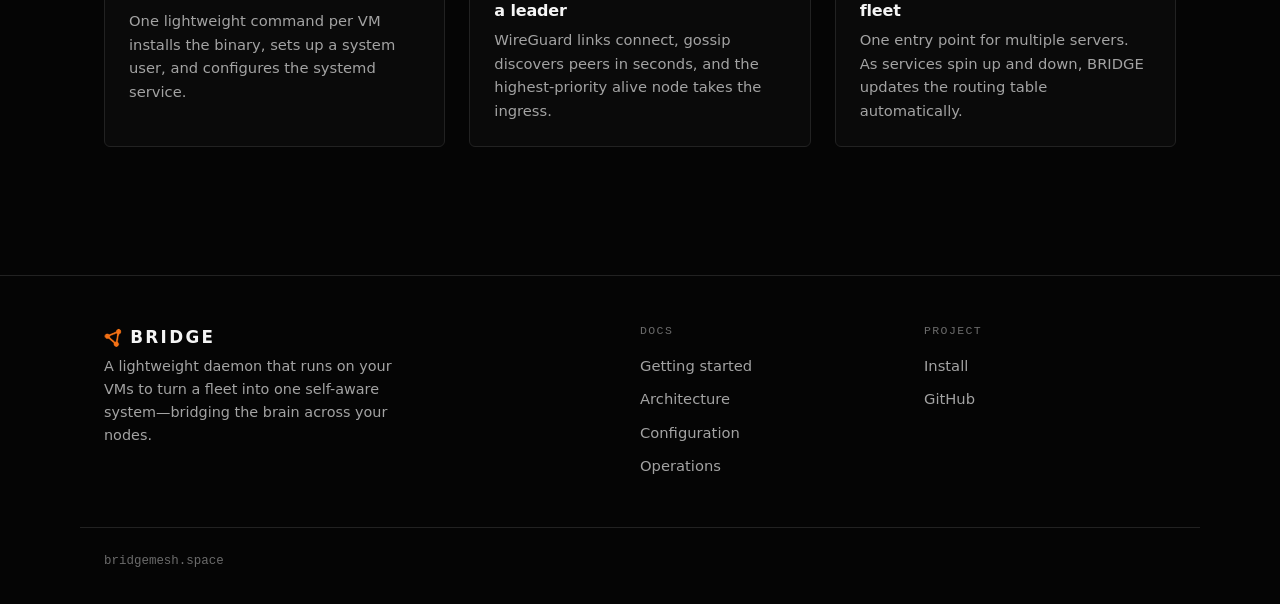
==== commit 673174c9: "docs(website): update copy and messaging to reflect product vision and slide terminology" ====
--- a/website/index.html
+++ b/website/index.html
@@ -4,7 +4,7 @@
   <meta charset="utf-8">
   <meta name="viewport" content="width=device-width, initial-scale=1">
   <title>BRIDGE // Distributed. Self-aware. Fault-tolerant ingress for dynamic cloud infrastructure</title>
-  <meta name="description" content="BRIDGE is distributed, self-aware, fault-tolerant ingress for dynamic cloud infrastructure: a single Rust daemon that turns a fleet of VPS nodes across cloud providers into one resilient system with encrypted mesh, gossip membership, leader election, and automatic ingress handoff.">
+  <meta name="description" content="BRIDGE is a lightweight daemon (emphasis on lightweight) that runs on your VMs to watch services spin up and down, build an automatic routing table across your fleet, replicate workloads, and make every node aware of every service, no matter where it lives.">
   <link rel="icon" type="image/png" href="assets/favicon.png">
   <link rel="stylesheet" href="assets/style.css">
 </head>
@@ -40,9 +40,10 @@
       <p class="hero-eyebrow">Systems architecture &amp; ingress</p>
       <h1>Distributed. Self-aware. Fault-tolerant ingress for dynamic cloud infrastructure.</h1>
       <p class="hero-lead">
-        BRIDGE is infrastructure software: a single Rust binary daemon that runs on each
-        VPS node and turns a scattered fleet, across cloud providers, into one encrypted,
-        self-healing system with a single ingress point.
+        BRIDGE is a lightweight daemon (emphasis on lightweight) that runs on your VMs.
+        It watches services spin up and down, builds an automatic routing table across your fleet,
+        handles automatic cross-VM replication, and makes every node aware of every service,
+        no matter where it lives.
       </p>
       <div class="cmd-bar">
         <span class="prompt" aria-hidden="true">$</span>
@@ -58,74 +59,74 @@
     <section class="section">
       <div class="container">
         <p class="section-kicker">Why BRIDGE exists</p>
-        <h2 class="section-title">Running a cluster as one.</h2>
+        <h2 class="section-title">The infrastructure changes. How does the network know?</h2>
         <p class="section-lead">
-          Distributed fleets fail in a specific way: every application can be running
-          while the system as a whole is down. One node holds the ingress entrypoint:
-          the public IP, the DNS record, the tunnel. When that node dies, or a workload
-          moves to another host, the entry boundary goes stale and every backend becomes
-          unreachable. The infrastructure changed; the configuration did not.
+          When you have several servers running different services, routing traffic to them
+          is pure friction. Every deployment meant updating a stack of configurations across
+          the board: SSH into the host, edit reverse proxy configs, validate syntax, reload,
+          and hope nothing breaks in transit. Static gateway mappings become stale the moment
+          dynamic containers move.
         </p>
         <p class="section-lead">
-          Manual reconfiguration cannot keep up with that rate of change. Rewiring DNS,
-          upstream targets, and tunnels by hand after every deploy and every failure
-          doesn't prevent downtime: it schedules it. The entrypoint is a single point
-          of failure, and the human in the loop is the latency.
+          Worse, healthy infrastructure can still be unreachable. If an ingress bastion crashes,
+          your application backends are running fine, but the outside world is cut off.
+          Human-in-the-loop latency guarantees network downtime during unplanned failures—manual
+          reconfiguration simply cannot keep up with dynamic cloud workloads.
         </p>
         <p class="section-lead">
-          BRIDGE closes that gap. Nodes form an encrypted WireGuard mesh, track each
-          other's health over gossip, elect a leader to hold the ingress entrypoint,
-          and reroute around failure automatically, moving the entrypoint itself when
-          the leader dies. The fleet behaves like one system because, to BRIDGE,
-          it is one system.
-        </p>
-      </div>
-    </section>
-
-    <section class="section">
-      <div class="container">
-        <p class="section-kicker">Capabilities</p>
-        <h2 class="section-title">Everything the fleet needs, in one binary</h2>
+          BRIDGE eliminates that friction by making infrastructure aware of itself. A lightweight
+          daemon on each VM watches services spin up and down, forms an encrypted WireGuard mesh,
+          gossips health state, and autonomously elects an edge leader. If a leader or backend dies,
+          traffic reroutes and the ingress hands off in milliseconds without human intervention.
+          It makes a fleet of VMs work like one—bridging the brain, so to speak.
+        </p>
+      </div>
+    </section>
+
+    <section class="section">
+      <div class="container">
+        <p class="section-kicker">What it does</p>
+        <h2 class="section-title">Everything your fleet needs, in one lightweight binary</h2>
         <div class="grid">
           <div class="card">
-            <span class="card-tag">Networking</span>
-            <h3>WireGuard L3 mesh</h3>
-            <p>Nodes form an encrypted overlay network (e.g. 10.8.0.x). Keys are auto-generated if not configured.</p>
-          </div>
-          <div class="card">
-            <span class="card-tag">Membership</span>
-            <h3>SWIM gossip</h3>
-            <p>Nodes discover and health-track each other (Alive &rarr; Suspected &rarr; Dead &rarr; Recovered), converging in seconds.</p>
+            <span class="card-tag">Routing</span>
+            <h3>Cross-fleet routing</h3>
+            <p>One entry point, multiple servers. Ingress traffic routes point-to-point over WireGuard directly to healthy backends on any VM.</p>
+          </div>
+          <div class="card">
+            <span class="card-tag">Compatibility</span>
+            <h3>Plugs into your existing stack</h3>
+            <p>Works alongside Traefik, Nginx, or whatever you already run. Choose L7 Direct HTTP, L4 SNI passthrough, or custom reverse proxies.</p>
+          </div>
+          <div class="card">
+            <span class="card-tag">Integrations</span>
+            <h3>First-class Coolify support</h3>
+            <p>Managed delegation mode pairs directly with your Coolify setup to bridge nodes and route dynamic multi-server deployments seamlessly.</p>
+          </div>
+          <div class="card">
+            <span class="card-tag">Discovery</span>
+            <h3>Automatic routing table</h3>
+            <p>Watches services spin up and down in real time. Makes every node aware of every service across your fleet, wherever it lives.</p>
+          </div>
+          <div class="card">
+            <span class="card-tag">Resilience</span>
+            <h3>Automatic cross-VM replication</h3>
+            <p>Critical workloads can replicate to peer nodes on failure, with automatic or manual failback and configurable cooldowns.</p>
+          </div>
+          <div class="card">
+            <span class="card-tag">Liveness</span>
+            <h3>Self-aware SWIM gossip</h3>
+            <p>Continuous heartbeat detection discovers cluster health (Alive &rarr; Suspected &rarr; Dead &rarr; Recovered), converging in seconds.</p>
           </div>
           <div class="card">
             <span class="card-tag">Consensus</span>
-            <h3>Leader election</h3>
-            <p>Bully algorithm with configurable priorities. One leader holds the ingress entrypoint for the fleet.</p>
-          </div>
-          <div class="card">
-            <span class="card-tag">Ingress</span>
-            <h3>Three proxy modes</h3>
-            <p>L7 Direct HTTP reverse proxy per hostname, L4 SNI passthrough, or Managed delegation to an existing Coolify install.</p>
-          </div>
-          <div class="card">
-            <span class="card-tag">Failover</span>
-            <h3>Ingress handoff tiers</h3>
-            <p>None, health-checked DNS failover, Cloudflare Tunnel held by the leader, or a Floating IP: pick per deployment.</p>
-          </div>
-          <div class="card">
-            <span class="card-tag">Routing</span>
-            <h3>Route management</h3>
-            <p>Static routes from config plus Docker auto-discovery of labeled containers. Consistent-hash routing with session affinity.</p>
-          </div>
-          <div class="card">
-            <span class="card-tag">Resilience</span>
-            <h3>Failover duplication</h3>
-            <p>Workloads can be replicated to peer nodes on failure, with manual or automatic failback and cooldowns.</p>
+            <h3>Autonomous leader election</h3>
+            <p>Bully algorithm with configurable priorities elects one ingress leader. If it dies, another takes over instantly without human latency.</p>
           </div>
           <div class="card">
             <span class="card-tag">Operations</span>
             <h3>Dashboard &amp; CLI</h3>
-            <p>Embedded ops console on 127.0.0.1:9090, WebSocket real-time events, JSON API, and a CLI over a Unix socket.</p>
+            <p>Embedded ops console on 127.0.0.1:9090, real-time WebSocket events, JSON API, and a fast CLI over Unix socket.</p>
           </div>
         </div>
       </div>
@@ -133,7 +134,7 @@
 
     <section class="section">
       <div class="container">
-        <p class="section-kicker">Architecture</p>
+        <p class="section-kicker">Architecture &mdash; One mind. Different bodies. Same goal.</p>
         <h2 class="section-title">A daemon on every node, a leader at the edge</h2>
         <div class="diagram" role="img" aria-label="Diagram: clients reach the fleet through DNS or a Cloudflare Tunnel held by the leader node; all nodes are connected by an encrypted WireGuard mesh.">
           <div class="d-row">
@@ -166,9 +167,9 @@
           </div>
         </div>
         <p class="diagram-caption">
-          Every node runs the same BRIDGE daemon. Gossip keeps membership current; the bully
-          algorithm keeps exactly one leader. If the leader dies, the fleet re-elects and the
-          tunnel or DNS entrypoint moves with it.
+          Every VM runs the same lightweight BRIDGE daemon. Continuous SWIM gossip keeps node state
+          synchronized, while leader election assigns the public ingress. If the active leader dies,
+          another takes over instantly—continuous state, automatic decisions.
         </p>
       </div>
     </section>
@@ -176,19 +177,19 @@
     <section class="section">
       <div class="container">
         <p class="section-kicker">How it works</p>
-        <h2 class="section-title">Three steps to a fleet</h2>
+        <h2 class="section-title">Three steps to a self-aware fleet</h2>
         <div class="steps">
           <div class="step">
-            <h3>Install the daemon on each node</h3>
-            <p>One command per VPS installs the binary, a dedicated user, and a systemd unit.</p>
+            <h3>Install the daemon on each VM</h3>
+            <p>One lightweight command per VM installs the binary, sets up a system user, and configures the systemd service.</p>
           </div>
           <div class="step">
             <h3>Nodes form the mesh and elect a leader</h3>
-            <p>WireGuard links come up, gossip membership converges in seconds, and the highest-priority alive node takes the ingress.</p>
+            <p>WireGuard links connect, gossip discovers peers in seconds, and the highest-priority alive node takes the ingress.</p>
           </div>
           <div class="step">
-            <h3>Point DNS or the tunnel at the fleet</h3>
-            <p>The leader terminates ingress and routes to any node over the mesh. Failure triggers re-election and handoff, not downtime.</p>
+            <h3>Route seamlessly across the fleet</h3>
+            <p>One entry point for multiple servers. As services spin up and down, BRIDGE updates the routing table automatically.</p>
           </div>
         </div>
       </div>
@@ -199,7 +200,7 @@
     <div class="container footer-grid">
       <div>
         <a class="wordmark" href="index.html"><img src="assets/favicon.png" alt="" aria-hidden="true">BRIDGE</a>
-        <p class="muted">A single Rust daemon that turns a fleet of VPS nodes into one resilient system.</p>
+        <p class="muted">A lightweight daemon that runs on your VMs to turn a fleet into one self-aware system—bridging the brain across your nodes.</p>
       </div>
       <nav aria-label="Documentation">
         <h4>Docs</h4>
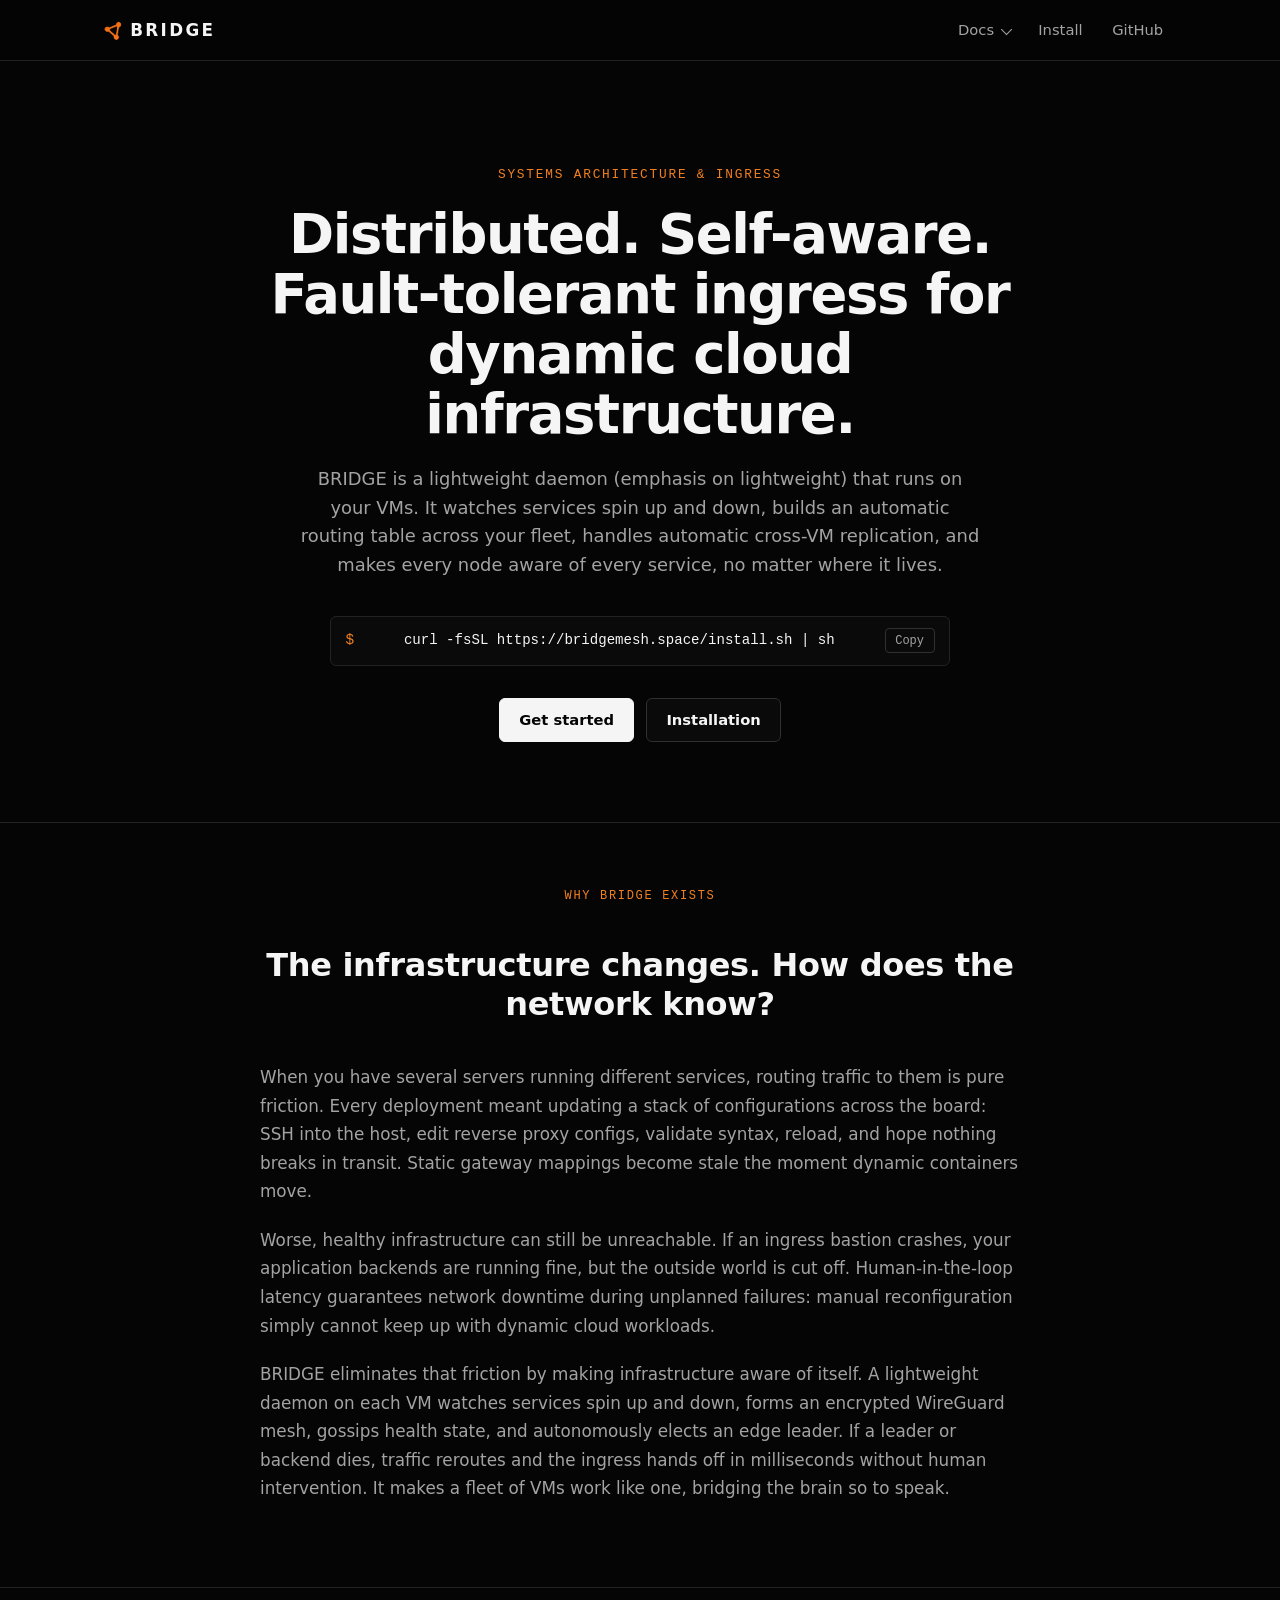
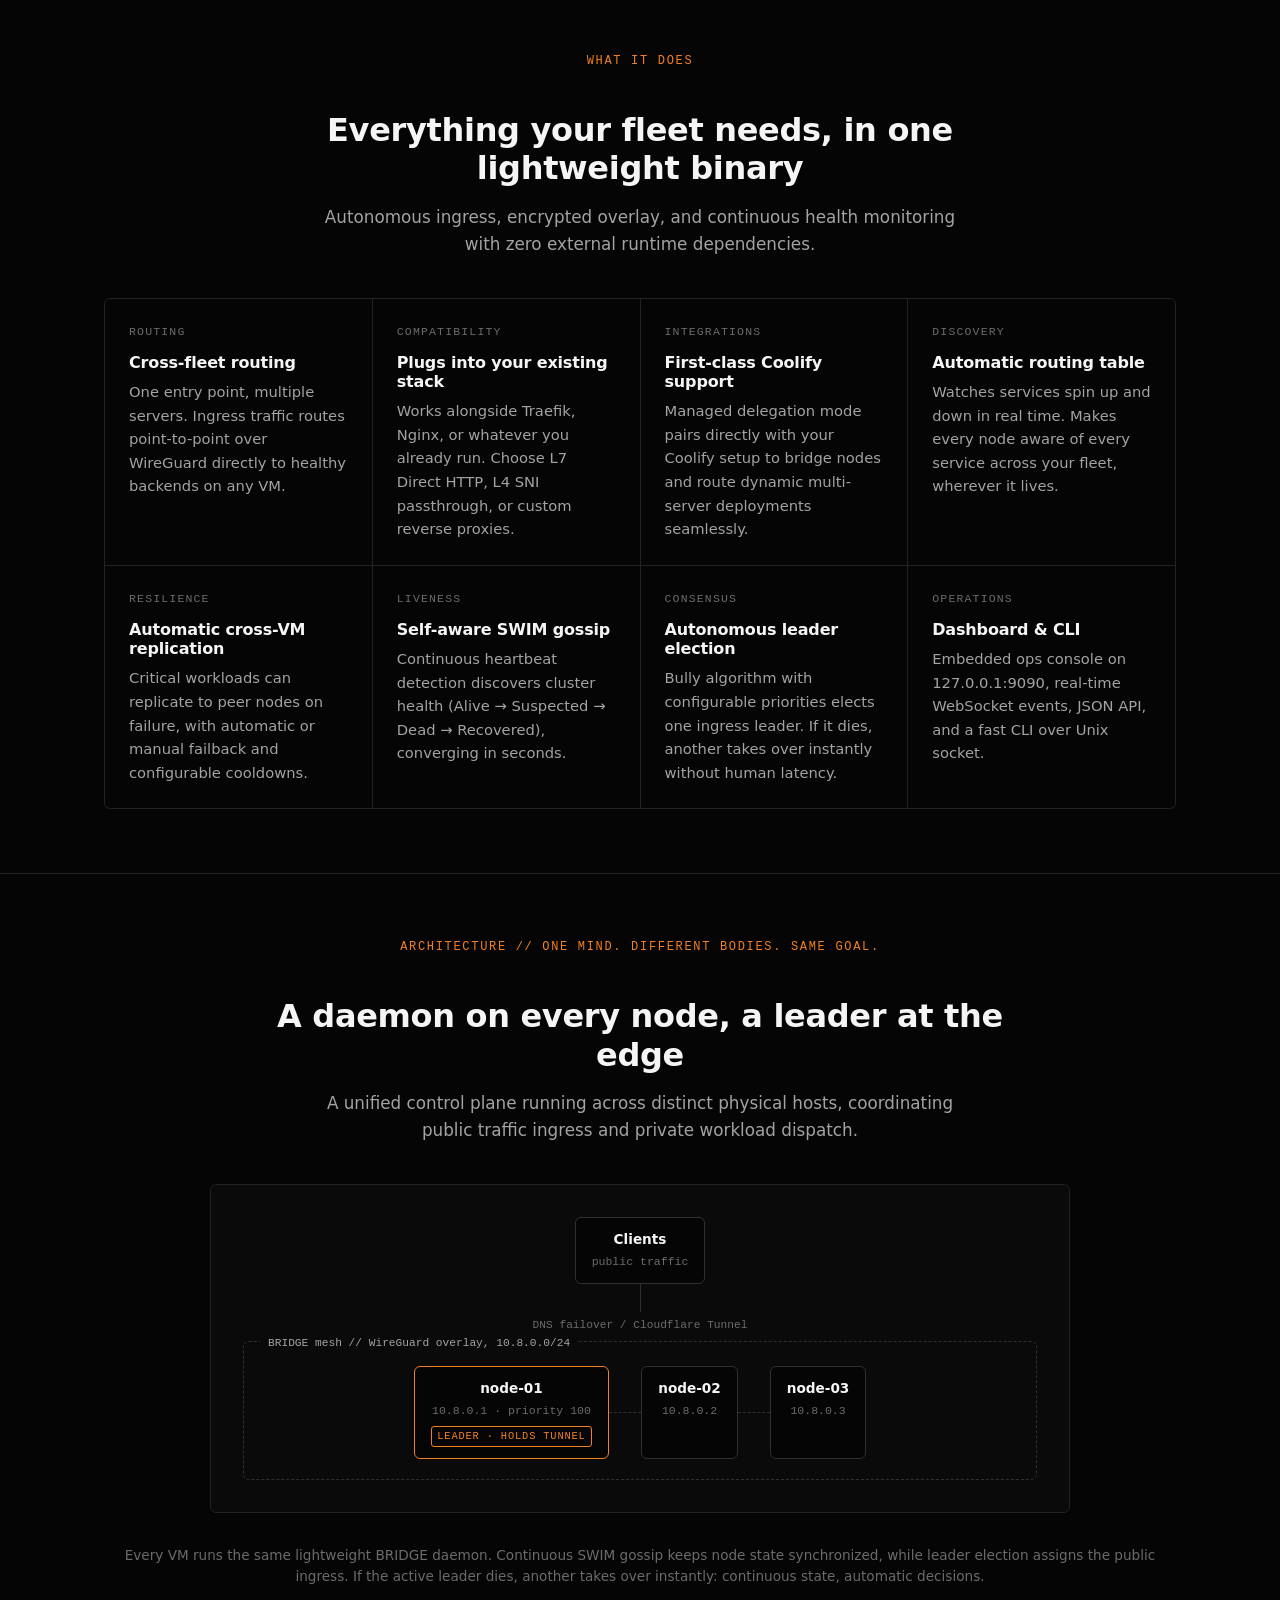
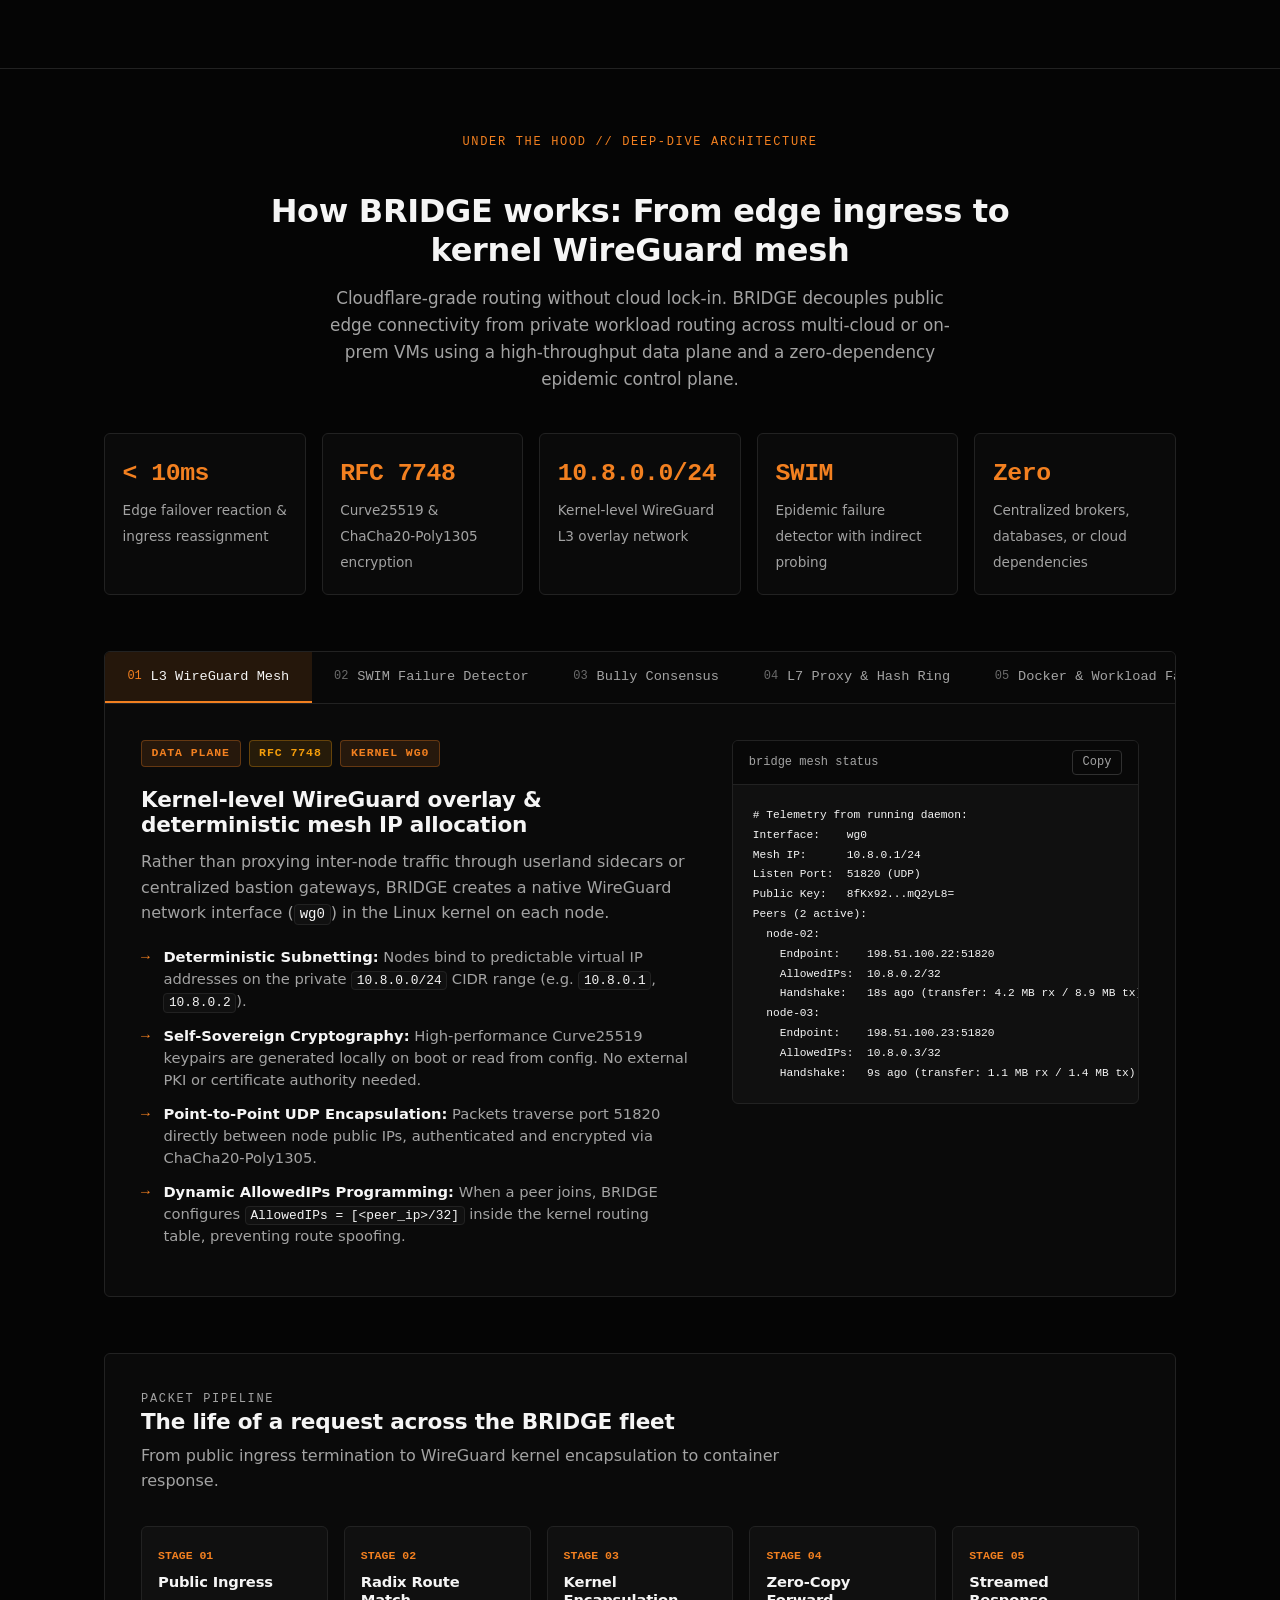
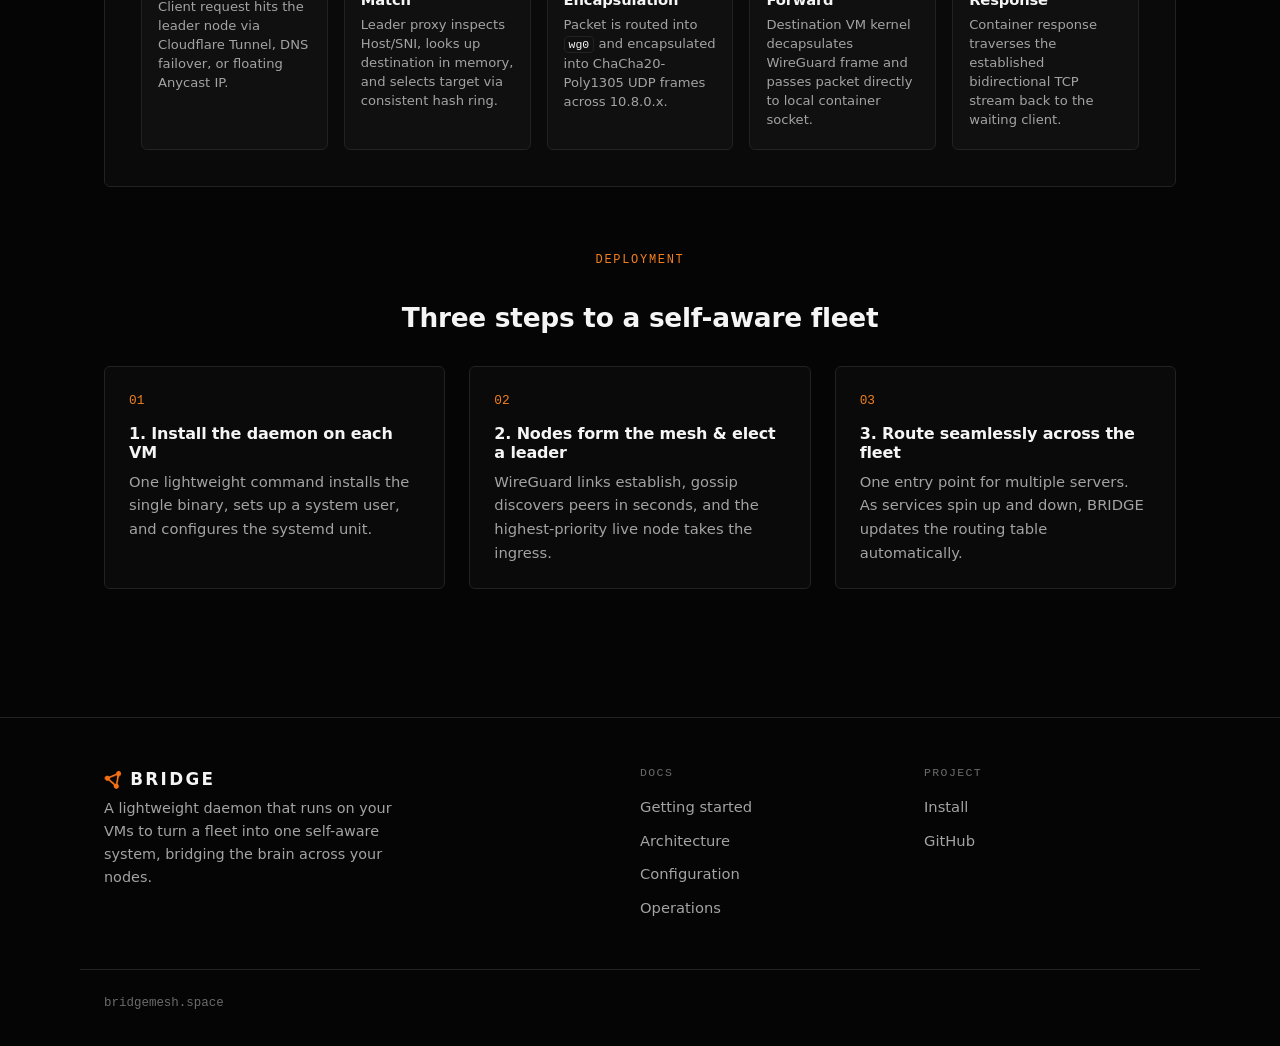
==== commit 478e07cc: "feat: robust CLI suite, optional dashboard feature, multi-node deploy docs, Cloudflare-style tech se" ====
--- a/website/index.html
+++ b/website/index.html
@@ -58,35 +58,42 @@
 
     <section class="section">
       <div class="container">
-        <p class="section-kicker">Why BRIDGE exists</p>
-        <h2 class="section-title">The infrastructure changes. How does the network know?</h2>
-        <p class="section-lead">
-          When you have several servers running different services, routing traffic to them
-          is pure friction. Every deployment meant updating a stack of configurations across
-          the board: SSH into the host, edit reverse proxy configs, validate syntax, reload,
-          and hope nothing breaks in transit. Static gateway mappings become stale the moment
-          dynamic containers move.
-        </p>
-        <p class="section-lead">
-          Worse, healthy infrastructure can still be unreachable. If an ingress bastion crashes,
-          your application backends are running fine, but the outside world is cut off.
-          Human-in-the-loop latency guarantees network downtime during unplanned failures—manual
-          reconfiguration simply cannot keep up with dynamic cloud workloads.
-        </p>
-        <p class="section-lead">
-          BRIDGE eliminates that friction by making infrastructure aware of itself. A lightweight
-          daemon on each VM watches services spin up and down, forms an encrypted WireGuard mesh,
-          gossips health state, and autonomously elects an edge leader. If a leader or backend dies,
-          traffic reroutes and the ingress hands off in milliseconds without human intervention.
-          It makes a fleet of VMs work like one—bridging the brain, so to speak.
-        </p>
+        <div class="section-head">
+          <p class="section-kicker">Why BRIDGE exists</p>
+          <h2 class="section-title">The infrastructure changes. How does the network know?</h2>
+        </div>
+        <div class="why-narrative">
+          <p>
+            When you have several servers running different services, routing traffic to them
+            is pure friction. Every deployment meant updating a stack of configurations across
+            the board: SSH into the host, edit reverse proxy configs, validate syntax, reload,
+            and hope nothing breaks in transit. Static gateway mappings become stale the moment
+            dynamic containers move.
+          </p>
+          <p>
+            Worse, healthy infrastructure can still be unreachable. If an ingress bastion crashes,
+            your application backends are running fine, but the outside world is cut off.
+            Human-in-the-loop latency guarantees network downtime during unplanned failures: manual
+            reconfiguration simply cannot keep up with dynamic cloud workloads.
+          </p>
+          <p>
+            BRIDGE eliminates that friction by making infrastructure aware of itself. A lightweight
+            daemon on each VM watches services spin up and down, forms an encrypted WireGuard mesh,
+            gossips health state, and autonomously elects an edge leader. If a leader or backend dies,
+            traffic reroutes and the ingress hands off in milliseconds without human intervention.
+            It makes a fleet of VMs work like one, bridging the brain so to speak.
+          </p>
+        </div>
       </div>
     </section>
 
     <section class="section">
       <div class="container">
-        <p class="section-kicker">What it does</p>
-        <h2 class="section-title">Everything your fleet needs, in one lightweight binary</h2>
+        <div class="section-head">
+          <p class="section-kicker">What it does</p>
+          <h2 class="section-title">Everything your fleet needs, in one lightweight binary</h2>
+          <p class="section-lead">Autonomous ingress, encrypted overlay, and continuous health monitoring with zero external runtime dependencies.</p>
+        </div>
         <div class="grid">
           <div class="card">
             <span class="card-tag">Routing</span>
@@ -134,8 +141,11 @@
 
     <section class="section">
       <div class="container">
-        <p class="section-kicker">Architecture &mdash; One mind. Different bodies. Same goal.</p>
-        <h2 class="section-title">A daemon on every node, a leader at the edge</h2>
+        <div class="section-head">
+          <p class="section-kicker">Architecture // One mind. Different bodies. Same goal.</p>
+          <h2 class="section-title">A daemon on every node, a leader at the edge</h2>
+          <p class="section-lead">A unified control plane running across distinct physical hosts, coordinating public traffic ingress and private workload dispatch.</p>
+        </div>
         <div class="diagram" role="img" aria-label="Diagram: clients reach the fleet through DNS or a Cloudflare Tunnel held by the leader node; all nodes are connected by an encrypted WireGuard mesh.">
           <div class="d-row">
             <div class="d-box">
@@ -146,7 +156,7 @@
           <div class="d-vline" aria-hidden="true"></div>
           <div class="d-vline-label">DNS failover / Cloudflare Tunnel</div>
           <div class="d-fleet">
-            <span class="d-fleet-label">BRIDGE mesh &mdash; WireGuard overlay, 10.8.0.0/24</span>
+            <span class="d-fleet-label">BRIDGE mesh // WireGuard overlay, 10.8.0.0/24</span>
             <div class="d-row">
               <div class="d-box leader">
                 <span class="d-title">node-01</span>
@@ -169,27 +179,320 @@
         <p class="diagram-caption">
           Every VM runs the same lightweight BRIDGE daemon. Continuous SWIM gossip keeps node state
           synchronized, while leader election assigns the public ingress. If the active leader dies,
-          another takes over instantly—continuous state, automatic decisions.
+          another takes over instantly: continuous state, automatic decisions.
         </p>
       </div>
     </section>
 
-    <section class="section">
+    <section class="section" id="how-it-works">
       <div class="container">
-        <p class="section-kicker">How it works</p>
-        <h2 class="section-title">Three steps to a self-aware fleet</h2>
-        <div class="steps">
-          <div class="step">
-            <h3>Install the daemon on each VM</h3>
-            <p>One lightweight command per VM installs the binary, sets up a system user, and configures the systemd service.</p>
-          </div>
-          <div class="step">
-            <h3>Nodes form the mesh and elect a leader</h3>
-            <p>WireGuard links connect, gossip discovers peers in seconds, and the highest-priority alive node takes the ingress.</p>
-          </div>
-          <div class="step">
-            <h3>Route seamlessly across the fleet</h3>
-            <p>One entry point for multiple servers. As services spin up and down, BRIDGE updates the routing table automatically.</p>
+        <div class="section-head">
+          <p class="section-kicker">Under the hood // Deep-dive architecture</p>
+          <h2 class="section-title">How BRIDGE works: From edge ingress to kernel WireGuard mesh</h2>
+          <p class="section-lead">
+            Cloudflare-grade routing without cloud lock-in. BRIDGE decouples public edge connectivity
+            from private workload routing across multi-cloud or on-prem VMs using a high-throughput
+            data plane and a zero-dependency epidemic control plane.
+          </p>
+        </div>
+
+        <!-- Technical Guarantees Bar (Cloudflare style) -->
+        <div class="tech-specs-bar">
+          <div class="tech-spec-item">
+            <span class="tech-spec-val">&lt; 10ms</span>
+            <span class="tech-spec-label">Edge failover reaction &amp; ingress reassignment</span>
+          </div>
+          <div class="tech-spec-item">
+            <span class="tech-spec-val">RFC 7748</span>
+            <span class="tech-spec-label">Curve25519 &amp; ChaCha20-Poly1305 encryption</span>
+          </div>
+          <div class="tech-spec-item">
+            <span class="tech-spec-val">10.8.0.0/24</span>
+            <span class="tech-spec-label">Kernel-level WireGuard L3 overlay network</span>
+          </div>
+          <div class="tech-spec-item">
+            <span class="tech-spec-val">SWIM</span>
+            <span class="tech-spec-label">Epidemic failure detector with indirect probing</span>
+          </div>
+          <div class="tech-spec-item">
+            <span class="tech-spec-val">Zero</span>
+            <span class="tech-spec-label">Centralized brokers, databases, or cloud dependencies</span>
+          </div>
+        </div>
+
+        <!-- Dynamic Subsystem Explorer (Interactive Tabs) -->
+        <div class="tech-explorer">
+          <div class="tech-tabs-header" role="tablist" aria-label="Architecture Subsystems">
+            <button class="tech-tab-btn active" role="tab" aria-selected="true" data-tab-target="#panel-mesh" id="tab-mesh">
+              <span class="tab-num">01</span> L3 WireGuard Mesh
+            </button>
+            <button class="tech-tab-btn" role="tab" aria-selected="false" data-tab-target="#panel-swim" id="tab-swim">
+              <span class="tab-num">02</span> SWIM Failure Detector
+            </button>
+            <button class="tech-tab-btn" role="tab" aria-selected="false" data-tab-target="#panel-consensus" id="tab-consensus">
+              <span class="tab-num">03</span> Bully Consensus
+            </button>
+            <button class="tech-tab-btn" role="tab" aria-selected="false" data-tab-target="#panel-proxy" id="tab-proxy">
+              <span class="tab-num">04</span> L7 Proxy &amp; Hash Ring
+            </button>
+            <button class="tech-tab-btn" role="tab" aria-selected="false" data-tab-target="#panel-replication" id="tab-replication">
+              <span class="tab-num">05</span> Docker &amp; Workload Failover
+            </button>
+          </div>
+
+          <div class="tech-panels">
+            <!-- Panel 01: Mesh -->
+            <div class="tech-panel active" id="panel-mesh" role="tabpanel" aria-labelledby="tab-mesh" aria-hidden="false">
+              <div class="tech-panel-info">
+                <div class="tech-badge-row">
+                  <span class="tech-badge badge-data">Data Plane</span>
+                  <span class="tech-badge badge-sec">RFC 7748</span>
+                  <span class="tech-badge badge-data">Kernel wg0</span>
+                </div>
+                <h3>Kernel-level WireGuard overlay &amp; deterministic mesh IP allocation</h3>
+                <p class="muted">
+                  Rather than proxying inter-node traffic through userland sidecars or centralized bastion gateways,
+                  BRIDGE creates a native WireGuard network interface (<code>wg0</code>) in the Linux kernel on each node.
+                </p>
+                <ul class="tech-features-list">
+                  <li><strong>Deterministic Subnetting:</strong> Nodes bind to predictable virtual IP addresses on the private <code>10.8.0.0/24</code> CIDR range (e.g. <code>10.8.0.1</code>, <code>10.8.0.2</code>).</li>
+                  <li><strong>Self-Sovereign Cryptography:</strong> High-performance Curve25519 keypairs are generated locally on boot or read from config. No external PKI or certificate authority needed.</li>
+                  <li><strong>Point-to-Point UDP Encapsulation:</strong> Packets traverse port 51820 directly between node public IPs, authenticated and encrypted via ChaCha20-Poly1305.</li>
+                  <li><strong>Dynamic AllowedIPs Programming:</strong> When a peer joins, BRIDGE configures <code>AllowedIPs = [&lt;peer_ip&gt;/32]</code> inside the kernel routing table, preventing route spoofing.</li>
+                </ul>
+              </div>
+              <div class="tech-panel-code">
+                <div class="tech-code-bar">
+                  <span>bridge mesh status</span>
+                  <button class="copy-btn" type="button" data-copy-target="#code-mesh">Copy</button>
+                </div>
+<pre id="code-mesh"><code><span class="c"># Telemetry from running daemon:</span>
+Interface:    wg0
+Mesh IP:      10.8.0.1/24
+Listen Port:  51820 (UDP)
+Public Key:   8fKx92...mQ2yL8=
+Peers (2 active):
+  node-02:
+    Endpoint:    198.51.100.22:51820
+    AllowedIPs:  10.8.0.2/32
+    Handshake:   18s ago (transfer: 4.2 MB rx / 8.9 MB tx)
+  node-03:
+    Endpoint:    198.51.100.23:51820
+    AllowedIPs:  10.8.0.3/32
+    Handshake:   9s ago (transfer: 1.1 MB rx / 1.4 MB tx)</code></pre>
+              </div>
+            </div>
+
+            <!-- Panel 02: SWIM -->
+            <div class="tech-panel" id="panel-swim" role="tabpanel" aria-labelledby="tab-swim" aria-hidden="true">
+              <div class="tech-panel-info">
+                <div class="tech-badge-row">
+                  <span class="tech-badge badge-control">Control Plane</span>
+                  <span class="tech-badge badge-control">SWIM Protocol</span>
+                  <span class="tech-badge badge-sec">O(log N)</span>
+                </div>
+                <h3>SWIM epidemic gossip with indirect probing &amp; flap dampening</h3>
+                <p class="muted">
+                  Fleet liveness is evaluated continuously without central polling or broadcast storms. Nodes use an
+                  adapted SWIM failure detector with indirect probing and suspicion timers.
+                </p>
+                <ul class="tech-features-list">
+                  <li><strong>Direct &amp; Indirect Probing:</strong> Every period, a node sends a direct UDP ping to a random member. If unanswered within timeout, it dispatches <code>PING-REQ</code> to $k$ random intermediaries to probe the target from alternative network paths.</li>
+                  <li><strong>Four-State Lifecycle:</strong> Nodes move through a deterministic state machine: <code>Alive</code> &rarr; <code>Suspected</code> &rarr; <code>Dead</code> &rarr; <code>Recovered</code>.</li>
+                  <li><strong>Epidemic Dissemination:</strong> Membership and route state are piggybacked on regular heartbeats, converging across the entire fleet in $O(\log N)$ time.</li>
+                  <li><strong>Flap Dampening:</strong> Suspicion timers ensure transient packet loss, route blips, or container GC pauses do not trigger false evictions.</li>
+                </ul>
+              </div>
+              <div class="tech-panel-code">
+                <div class="tech-code-bar">
+                  <span>bridge nodes &amp; inspect</span>
+                  <button class="copy-btn" type="button" data-copy-target="#code-swim">Copy</button>
+                </div>
+<pre id="code-swim"><code><span class="c"># Fleet membership state:</span>
+NODE ID   ROLE      STATE     MESH IP    PRIORITY  LAST HEARTBEAT
+node-01   Leader    Alive     10.8.0.1   100       local
+node-02   Follower  Alive     10.8.0.2   90        142ms ago
+node-03   Follower  Alive     10.8.0.3   80        210ms ago
+
+<span class="c"># Gossip failure detector transition:</span>
+[SWIM] Target node-03 direct ping timeout (800ms)
+[SWIM] Requesting indirect probe via node-02 (k=2)
+[SWIM] Indirect probe confirmed healthy: ACK received in 42ms</code></pre>
+              </div>
+            </div>
+
+            <!-- Panel 03: Consensus -->
+            <div class="tech-panel" id="panel-consensus" role="tabpanel" aria-labelledby="tab-consensus" aria-hidden="true">
+              <div class="tech-panel-info">
+                <div class="tech-badge-row">
+                  <span class="tech-badge badge-control">Control Plane</span>
+                  <span class="tech-badge badge-control">Bully Algorithm</span>
+                  <span class="tech-badge badge-data">Ingress Handoff</span>
+                </div>
+                <h3>Priority-weighted Bully consensus with sub-second ingress handover</h3>
+                <p class="muted">
+                  Public traffic enters the fleet through exactly one active ingress leader. Leadership is determined
+                  by an autonomous bully algorithm weighted by node priority scores.
+                </p>
+                <ul class="tech-features-list">
+                  <li><strong>Deterministic Leadership:</strong> Configured priorities (e.g. <code>node-01: 100</code>, <code>node-02: 90</code>) establish ingress seniority. The highest-priority live node claims the leader role.</li>
+                  <li><strong>Term-Based Quorum:</strong> Monotonically increasing election terms prevent split-brain scenarios and guarantee that partitioned nodes cannot hijack ingress.</li>
+                  <li><strong>Ingress Tier Handoff:</strong> When leadership shifts, the new leader immediately asserts the configured entrypoint: Cloudflare Tunnel activation, Floating IP reallocation via cloud API, or DNS failover updates.</li>
+                  <li><strong>Hitless Step-Down:</strong> Operators can trigger leadership handoff gracefully prior to host maintenance via <code>bridge election trigger</code>.</li>
+                </ul>
+              </div>
+              <div class="tech-panel-code">
+                <div class="tech-code-bar">
+                  <span>bridge election status</span>
+                  <button class="copy-btn" type="button" data-copy-target="#code-consensus">Copy</button>
+                </div>
+<pre id="code-consensus"><code><span class="c"># Consensus state machine:</span>
+Current Term:      4
+Leader ID:         node-01
+Local Node:        node-01 (is_leader = true)
+Priority:          100
+Active Handoff:    Cloudflare Tunnel (tier 1)
+Quorum Consensus:  3/3 nodes in agreement
+
+Peer Priority Matrix:
+  node-01: 100 (Active Leader)
+  node-02: 90  (Standby Ingress)
+  node-03: 80  (Worker Only)</code></pre>
+              </div>
+            </div>
+
+            <!-- Panel 04: Proxy -->
+            <div class="tech-panel" id="panel-proxy" role="tabpanel" aria-labelledby="tab-proxy" aria-hidden="true">
+              <div class="tech-panel-info">
+                <div class="tech-badge-row">
+                  <span class="tech-badge badge-data">Data Plane</span>
+                  <span class="tech-badge badge-data">L7 Direct HTTP</span>
+                  <span class="tech-badge badge-sec">MurmurHash3 Ring</span>
+                </div>
+                <h3>High-throughput L7 direct proxy with consistent hashing &amp; circuit breaking</h3>
+                <p class="muted">
+                  Built on asynchronous Rust (Tokio &amp; Hyper), the BRIDGE proxy terminates incoming connections
+                  and routes traffic with microsecond overhead.
+                </p>
+                <ul class="tech-features-list">
+                  <li><strong>Radix Tree Routing:</strong> Incoming HTTP Host headers and TLS SNI extensions are matched against in-memory prefix trees in $O(1)$ operations.</li>
+                  <li><strong>Consistent Hash Ring:</strong> Backend instances are mapped on a MurmurHash3 consistent hash ring. Client requests maintain session affinity across rolling container updates.</li>
+                  <li><strong>Zero Middlebox Hops:</strong> If the destination container lives on a remote node, the proxy dispatches packets over the WireGuard mesh straight to the remote node's internal loopback port.</li>
+                  <li><strong>Automatic Circuit Breaking:</strong> Consecutive backend connection timeouts trigger an immediate circuit trip, redirecting subsequent traffic to healthy peers without client-facing errors.</li>
+                </ul>
+              </div>
+              <div class="tech-panel-code">
+                <div class="tech-code-bar">
+                  <span>bridge inspect api.example.com</span>
+                  <button class="copy-btn" type="button" data-copy-target="#code-proxy">Copy</button>
+                </div>
+<pre id="code-proxy"><code><span class="c"># Upstream resolution query:</span>
+Hostname:      api.example.com
+Route Source:  Docker Discovery (container: web-backend)
+Mode:          L7 Direct HTTP
+Primary Ring:  node-02 (10.8.0.2:8000) [Health: OK, 0.4ms]
+Backup Ring:   node-03 (10.8.0.3:8000) [Health: OK, 0.6ms]
+TLS Strategy:  Terminate &amp; Forward (Auto-LetsEncrypt / CF-Cert)
+Active Conns:  412 streams / 0 errors</code></pre>
+              </div>
+            </div>
+
+            <!-- Panel 05: Replication -->
+            <div class="tech-panel" id="panel-replication" role="tabpanel" aria-labelledby="tab-replication" aria-hidden="true">
+              <div class="tech-badge-row">
+                <span class="tech-badge badge-orch">Orchestration</span>
+                <span class="tech-badge badge-orch">Docker Socket</span>
+                <span class="tech-badge badge-control">Coolify Native</span>
+              </div>
+              <h3>Docker discovery &amp; autonomous cross-VM workload replication</h3>
+              <p class="muted">
+                BRIDGE turns standalone Docker daemons into an orchestrated fleet without requiring
+                Kubernetes complexity or etcd clusters.
+              </p>
+              <ul class="tech-features-list">
+                <li><strong>Dynamic Socket Watching:</strong> Watches <code>/var/run/docker.sock</code> for container start/die events. Containers with <code>bridge.enable=true</code> labels are automatically broadcast into the fleet routing table.</li>
+                <li><strong>Native Coolify Delegation:</strong> Integrates directly with Coolify multi-server environments. Services deployed anywhere in your fleet become reachable through the unified ingress.</li>
+                <li><strong>Automated Failover Duplication:</strong> Critical workloads can declare standby replicas on peer VMs. If node-02 dies, node-03 starts the container standby automatically and updates the routing table.</li>
+                <li><strong>Non-Preemptive Failback:</strong> When the recovered host returns online, workloads remain on the running replica until intentionally rescheduled, preventing split-brain flap loops.</li>
+              </ul>
+              <div class="tech-panel-code">
+                <div class="tech-code-bar">
+                  <span>docker-compose.yml &amp; bridge replicas</span>
+                  <button class="copy-btn" type="button" data-copy-target="#code-repl">Copy</button>
+                </div>
+<pre id="code-repl"><code><span class="c"># Example service labels:</span>
+services:
+  app:
+    image: myorg/api:v2.1
+    labels:
+      - "bridge.enable=true"
+      - "bridge.domain=api.example.com"
+      - "bridge.replicate=true"
+      - "bridge.standby=node-03"
+
+<span class="c"># CLI replica telemetry:</span>
+SERVICE   ORIGIN   PLACEMENT  STATUS   FAILBACK POLICY
+app       node-02  node-03    Standby  Manual (Cooldown: 60s)</code></pre>
+              </div>
+            </div>
+          </div>
+        </div>
+
+        <!-- The Packet Journey Pipeline (Cloudflare Product Visualizer) -->
+        <div class="journey-wrap">
+          <div class="journey-header">
+            <p class="section-kicker">Packet pipeline</p>
+            <h3>The life of a request across the BRIDGE fleet</h3>
+            <p>From public ingress termination to WireGuard kernel encapsulation to container response.</p>
+          </div>
+          <div class="journey-steps">
+            <div class="journey-step">
+              <span class="journey-step-num">STAGE 01</span>
+              <h4>Public Ingress</h4>
+              <p>Client request hits the leader node via Cloudflare Tunnel, DNS failover, or floating Anycast IP.</p>
+            </div>
+            <div class="journey-step">
+              <span class="journey-step-num">STAGE 02</span>
+              <h4>Radix Route Match</h4>
+              <p>Leader proxy inspects Host/SNI, looks up destination in memory, and selects target via consistent hash ring.</p>
+            </div>
+            <div class="journey-step">
+              <span class="journey-step-num">STAGE 03</span>
+              <h4>Kernel Encapsulation</h4>
+              <p>Packet is routed into <code>wg0</code> and encapsulated into ChaCha20-Poly1305 UDP frames across 10.8.0.x.</p>
+            </div>
+            <div class="journey-step">
+              <span class="journey-step-num">STAGE 04</span>
+              <h4>Zero-Copy Forward</h4>
+              <p>Destination VM kernel decapsulates WireGuard frame and passes packet directly to local container socket.</p>
+            </div>
+            <div class="journey-step">
+              <span class="journey-step-num">STAGE 05</span>
+              <h4>Streamed Response</h4>
+              <p>Container response traverses the established bidirectional TCP stream back to the waiting client.</p>
+            </div>
+          </div>
+        </div>
+
+        <!-- Pragmatic 3-Step Walkthrough -->
+        <div style="margin-top: 4rem;">
+          <div class="section-head" style="margin-bottom: 2rem;">
+            <p class="section-kicker">Deployment</p>
+            <h3 class="section-title" style="font-size: 1.65rem;">Three steps to a self-aware fleet</h3>
+          </div>
+          <div class="steps">
+            <div class="step">
+              <h3>1. Install the daemon on each VM</h3>
+              <p>One lightweight command installs the single binary, sets up a system user, and configures the systemd unit.</p>
+            </div>
+            <div class="step">
+              <h3>2. Nodes form the mesh &amp; elect a leader</h3>
+              <p>WireGuard links establish, gossip discovers peers in seconds, and the highest-priority live node takes the ingress.</p>
+            </div>
+            <div class="step">
+              <h3>3. Route seamlessly across the fleet</h3>
+              <p>One entry point for multiple servers. As services spin up and down, BRIDGE updates the routing table automatically.</p>
+            </div>
           </div>
         </div>
       </div>
@@ -200,7 +503,7 @@
     <div class="container footer-grid">
       <div>
         <a class="wordmark" href="index.html"><img src="assets/favicon.png" alt="" aria-hidden="true">BRIDGE</a>
-        <p class="muted">A lightweight daemon that runs on your VMs to turn a fleet into one self-aware system—bridging the brain across your nodes.</p>
+        <p class="muted">A lightweight daemon that runs on your VMs to turn a fleet into one self-aware system, bridging the brain across your nodes.</p>
       </div>
       <nav aria-label="Documentation">
         <h4>Docs</h4>
--- a/website/assets/style.css
+++ b/website/assets/style.css
@@ -23,7 +23,11 @@
 
 * { box-sizing: border-box; }
 
-html { scroll-behavior: smooth; }
+html {
+  scroll-behavior: smooth;
+  overflow-x: hidden;
+  width: 100%;
+}
 
 body {
   margin: 0;
@@ -34,6 +38,8 @@
   line-height: 1.6;
   -webkit-font-smoothing: antialiased;
   text-rendering: optimizeLegibility;
+  overflow-x: hidden;
+  width: 100%;
 }
 
 /* ---------- typography ---------- */
@@ -266,7 +272,10 @@
 
 /* ---------- hero ---------- */
 
-.hero { padding: 6rem 0 5rem; }
+.hero {
+  padding: 6.5rem 0 5rem;
+  text-align: center;
+}
 
 .hero-eyebrow {
   font-family: var(--mono);
@@ -280,23 +289,57 @@
 .hero h1 {
   font-size: clamp(2.2rem, 5vw, 3.4rem);
   letter-spacing: -0.025em;
-  line-height: 1.08;
-  max-width: 15em;
-  margin-bottom: 1.25rem;
+  line-height: 1.1;
+  max-width: 860px;
+  margin: 0 auto 1.25rem;
 }
 
 .hero-lead {
-  font-size: 1.1rem;
-  color: var(--muted);
-  max-width: 620px;
-  margin-bottom: 2rem;
+  font-size: 1.12rem;
+  color: var(--muted);
+  max-width: 680px;
+  margin: 0 auto 2.25rem;
+  line-height: 1.6;
 }
 
 .hero-actions {
   display: flex;
+  justify-content: center;
   flex-wrap: wrap;
   gap: 0.75rem;
-  margin-top: 1.75rem;
+  margin-top: 2rem;
+}
+
+/* ---------- section head & narrative (centralized desktop view) ---------- */
+
+.section-head {
+  text-align: center;
+  max-width: 780px;
+  margin: 0 auto 2.5rem;
+}
+.section-head .section-kicker {
+  margin-bottom: 0.75rem;
+}
+.section-head .section-title {
+  font-size: 2rem;
+  margin-bottom: 1rem;
+}
+.section-head .section-lead {
+  font-size: 1.05rem;
+  color: var(--muted);
+  margin: 0 auto;
+  line-height: 1.6;
+}
+
+.why-narrative {
+  max-width: 760px;
+  margin: 0 auto;
+}
+.why-narrative p {
+  font-size: 1.05rem;
+  color: var(--muted);
+  line-height: 1.7;
+  margin-bottom: 1.25rem;
 }
 
 /* ---------- buttons ---------- */
@@ -325,6 +368,7 @@
 
 .copy-btn {
   flex: none;
+  flex-shrink: 0;
   font-family: var(--mono);
   font-size: 0.75rem;
   padding: 0.3rem 0.6rem;
@@ -344,6 +388,7 @@
   align-items: center;
   gap: 0.75rem;
   max-width: 620px;
+  margin: 0 auto;
   background: var(--surface);
   border: 1px solid var(--border);
   border-radius: var(--radius);
@@ -459,6 +504,9 @@
   background: var(--surface);
   padding: 2rem;
   overflow-x: auto;
+  -webkit-overflow-scrolling: touch;
+  max-width: 860px;
+  margin: 2rem auto;
 }
 
 .d-row {
@@ -708,6 +756,285 @@
   color: var(--faint);
   border-top: 1px solid var(--border);
   padding-top: 1.5rem;
+}
+
+/* ---------- Cloudflare-style Technical Architecture & Explorer ---------- */
+
+.tech-specs-bar {
+  display: grid;
+  grid-template-columns: repeat(auto-fit, minmax(190px, 1fr));
+  gap: 1rem;
+  margin: 2.5rem 0 3.5rem;
+}
+
+.tech-spec-item {
+  background: var(--surface);
+  border: 1px solid var(--border);
+  border-radius: var(--radius);
+  padding: 1.25rem 1.1rem;
+  text-align: left;
+  transition: border-color 0.2s ease, transform 0.2s ease;
+}
+
+.tech-spec-item:hover {
+  border-color: var(--border-strong);
+  transform: translateY(-2px);
+}
+
+.tech-spec-val {
+  font-family: var(--mono);
+  font-size: 1.55rem;
+  font-weight: 700;
+  color: var(--accent);
+  display: block;
+  margin-bottom: 0.25rem;
+  letter-spacing: -0.02em;
+}
+
+.tech-spec-label {
+  font-size: 0.85rem;
+  color: var(--muted);
+  line-height: 1.4;
+}
+
+.tech-explorer {
+  background: var(--surface);
+  border: 1px solid var(--border);
+  border-radius: var(--radius);
+  overflow: hidden;
+  margin-bottom: 3.5rem;
+}
+
+.tech-tabs-header {
+  display: flex;
+  overflow-x: auto;
+  background: #080808;
+  border-bottom: 1px solid var(--border);
+  scrollbar-width: none;
+}
+.tech-tabs-header::-webkit-scrollbar {
+  display: none;
+}
+
+.tech-tab-btn {
+  background: transparent;
+  border: 0;
+  border-bottom: 2px solid transparent;
+  color: var(--muted);
+  font-family: var(--mono);
+  font-size: 0.85rem;
+  padding: 1.05rem 1.4rem;
+  cursor: pointer;
+  white-space: nowrap;
+  display: flex;
+  align-items: center;
+  gap: 0.55rem;
+  transition: all 0.15s ease;
+}
+
+.tech-tab-btn .tab-num {
+  color: var(--faint);
+  font-size: 0.75rem;
+}
+
+.tech-tab-btn:hover {
+  color: var(--text);
+  background: rgba(255, 255, 255, 0.02);
+}
+
+.tech-tab-btn.active {
+  color: var(--text);
+  border-bottom-color: var(--accent);
+  background: var(--accent-dim);
+}
+
+.tech-tab-btn.active .tab-num {
+  color: var(--accent);
+}
+
+.tech-panels {
+  padding: 2.25rem;
+}
+
+.tech-panel {
+  display: none;
+}
+
+.tech-panel.active {
+  display: grid;
+  grid-template-columns: 1.15fr 0.85fr;
+  gap: 2.5rem;
+  align-items: start;
+}
+
+.tech-panel-info h3 {
+  margin-top: 0;
+  font-size: 1.35rem;
+  color: var(--text);
+  letter-spacing: -0.01em;
+}
+
+.tech-badge-row {
+  display: flex;
+  flex-wrap: wrap;
+  gap: 0.5rem;
+  margin-bottom: 1.25rem;
+}
+
+.tech-badge {
+  font-family: var(--mono);
+  font-size: 0.72rem;
+  letter-spacing: 0.08em;
+  text-transform: uppercase;
+  padding: 0.2rem 0.6rem;
+  border-radius: 4px;
+  font-weight: 600;
+}
+
+.badge-data {
+  background: rgba(243, 128, 32, 0.12);
+  color: var(--accent);
+  border: 1px solid rgba(243, 128, 32, 0.3);
+}
+
+.badge-control {
+  background: rgba(34, 197, 94, 0.12);
+  color: var(--green);
+  border: 1px solid rgba(34, 197, 94, 0.3);
+}
+
+.badge-sec {
+  background: rgba(245, 158, 11, 0.12);
+  color: var(--amber);
+  border: 1px solid rgba(245, 158, 11, 0.3);
+}
+
+.badge-orch {
+  background: rgba(96, 165, 250, 0.12);
+  color: #60a5fa;
+  border: 1px solid rgba(96, 165, 250, 0.3);
+}
+
+.tech-features-list {
+  list-style: none;
+  padding: 0;
+  margin: 1.25rem 0 0;
+}
+
+.tech-features-list li {
+  position: relative;
+  padding-left: 1.4rem;
+  margin-bottom: 0.75rem;
+  font-size: 0.92rem;
+  color: var(--muted);
+  line-height: 1.5;
+}
+
+.tech-features-list li::before {
+  content: "→";
+  position: absolute;
+  left: 0;
+  color: var(--accent);
+  font-family: var(--mono);
+}
+
+.tech-features-list li strong {
+  color: var(--text);
+}
+
+.tech-panel-code {
+  background: var(--surface-2);
+  border: 1px solid var(--border);
+  border-radius: var(--radius);
+  overflow: hidden;
+}
+
+.tech-code-bar {
+  display: flex;
+  justify-content: space-between;
+  align-items: center;
+  padding: 0.55rem 1rem;
+  background: #080808;
+  border-bottom: 1px solid var(--border);
+  font-family: var(--mono);
+  font-size: 0.75rem;
+  color: var(--muted);
+}
+
+.tech-panel-code pre {
+  margin: 0;
+  padding: 1.25rem;
+  font-size: 0.8rem;
+  line-height: 1.55;
+  overflow-x: auto;
+}
+
+/* Packet Journey Pipeline */
+.journey-wrap {
+  margin: 3.5rem 0 1.5rem;
+  border: 1px solid var(--border);
+  border-radius: var(--radius);
+  background: var(--surface);
+  padding: 2.25rem;
+}
+
+.journey-header {
+  margin-bottom: 2rem;
+  text-align: left;
+}
+
+.journey-header h3 {
+  margin: 0 0 0.5rem;
+  font-size: 1.35rem;
+}
+
+.journey-header p {
+  color: var(--muted);
+  max-width: 680px;
+  margin: 0;
+}
+
+.journey-steps {
+  display: grid;
+  grid-template-columns: repeat(5, 1fr);
+  gap: 1rem;
+  position: relative;
+}
+
+.journey-step {
+  background: var(--surface-2);
+  border: 1px solid var(--border);
+  border-radius: var(--radius);
+  padding: 1.25rem 1rem;
+  position: relative;
+  transition: all 0.2s ease;
+}
+
+.journey-step:hover {
+  border-color: var(--border-strong);
+  transform: translateY(-2px);
+}
+
+.journey-step-num {
+  font-family: var(--mono);
+  font-size: 0.72rem;
+  color: var(--accent);
+  font-weight: 700;
+  margin-bottom: 0.5rem;
+  display: block;
+}
+
+.journey-step h4 {
+  font-size: 0.92rem;
+  margin-bottom: 0.4rem;
+  color: var(--text);
+}
+
+.journey-step p {
+  font-size: 0.82rem;
+  color: var(--muted);
+  margin: 0;
+  line-height: 1.45;
 }
 
 /* ---------- responsive ---------- */
@@ -744,13 +1071,140 @@
     padding: 0 0 0 1rem;
   }
 
-  .hero { padding: 4rem 0 3.5rem; }
+  .container { padding: 0 18px; }
+  .hero { padding: 4.5rem 0 3rem; }
   .footer-grid { grid-template-columns: 1fr; gap: 1.75rem; }
-  .d-row, .d-fleet, .d-flow { min-width: 0; }
-  .diagram { padding: 1.25rem; }
+
+  .diagram {
+    padding: 1.25rem 0.75rem;
+    overflow-x: auto;
+    -webkit-overflow-scrolling: touch;
+    width: 100%;
+  }
+  .d-row { min-width: 0; }
+  .d-fleet {
+    min-width: 0;
+    width: 100%;
+    padding: 1.75rem 0.75rem 1rem;
+  }
+  .d-fleet .d-row {
+    flex-direction: column;
+    gap: 0;
+  }
+  .d-fleet .d-box {
+    width: 100%;
+    max-width: 280px;
+  }
+  .d-fleet .d-hlink {
+    flex: 0 0 16px;
+    width: 1px;
+    height: 16px;
+    border-top: 0;
+    border-left: 1px dashed var(--border-strong);
+    margin: 0 auto;
+  }
+  .d-flow {
+    min-width: 0;
+    overflow-x: auto;
+    -webkit-overflow-scrolling: touch;
+  }
+
   .docs-nav-footer { flex-direction: column; }
+  .tech-panel.active {
+    grid-template-columns: 1fr;
+    gap: 1.5rem;
+  }
+  .tech-panels {
+    padding: 1.25rem 1rem;
+  }
+  .journey-wrap {
+    padding: 1.5rem 1rem;
+  }
+  .journey-steps {
+    grid-template-columns: 1fr;
+    gap: 0.85rem;
+  }
+}
+
+@media (max-width: 640px) {
+  .container { padding: 0 16px; }
+  .section { padding: 3rem 0; }
+
+  .hero h1 {
+    font-size: 1.85rem;
+    letter-spacing: -0.02em;
+  }
+  .hero-lead {
+    font-size: 0.98rem;
+  }
+  .hero-actions {
+    flex-direction: column;
+    align-items: stretch;
+    width: 100%;
+    max-width: 320px;
+    margin: 1.5rem auto 0;
+  }
+  .hero-actions .btn {
+    width: 100%;
+    text-align: center;
+  }
+
+  .cmd-bar {
+    width: 100%;
+    padding: 0.55rem 0.75rem;
+    gap: 0.5rem;
+  }
+  .cmd-bar code {
+    font-size: 0.78rem;
+  }
+
+  .tech-specs-bar {
+    grid-template-columns: 1fr 1fr;
+    gap: 0.75rem;
+    margin: 2rem 0;
+  }
+  .tech-spec-item {
+    padding: 0.9rem 0.8rem;
+  }
+  .tech-spec-val {
+    font-size: 1.35rem;
+  }
+
+  .section-head { margin-bottom: 2rem; }
+  .section-head .section-title { font-size: 1.45rem; }
+  .section-head .section-lead { font-size: 0.92rem; }
+
+  .table-wrap {
+    margin: 1rem -16px 1.5rem;
+    padding: 0 16px;
+    overflow-x: auto;
+    -webkit-overflow-scrolling: touch;
+  }
+
+  .tech-tabs-header {
+    -webkit-overflow-scrolling: touch;
+  }
+  .tech-tab-btn {
+    padding: 0.85rem 1rem;
+    font-size: 0.78rem;
+  }
+
+  .codeblock pre, .tech-panel-code pre {
+    padding: 0.85rem 1rem;
+    font-size: 0.76rem;
+  }
+}
+
+@media (max-width: 440px) {
+  .tech-specs-bar {
+    grid-template-columns: 1fr;
+  }
+  .cmd-bar code {
+    font-size: 0.72rem;
+  }
 }
 
 @media (prefers-reduced-motion: reduce) {
   html { scroll-behavior: auto; }
 }
+
